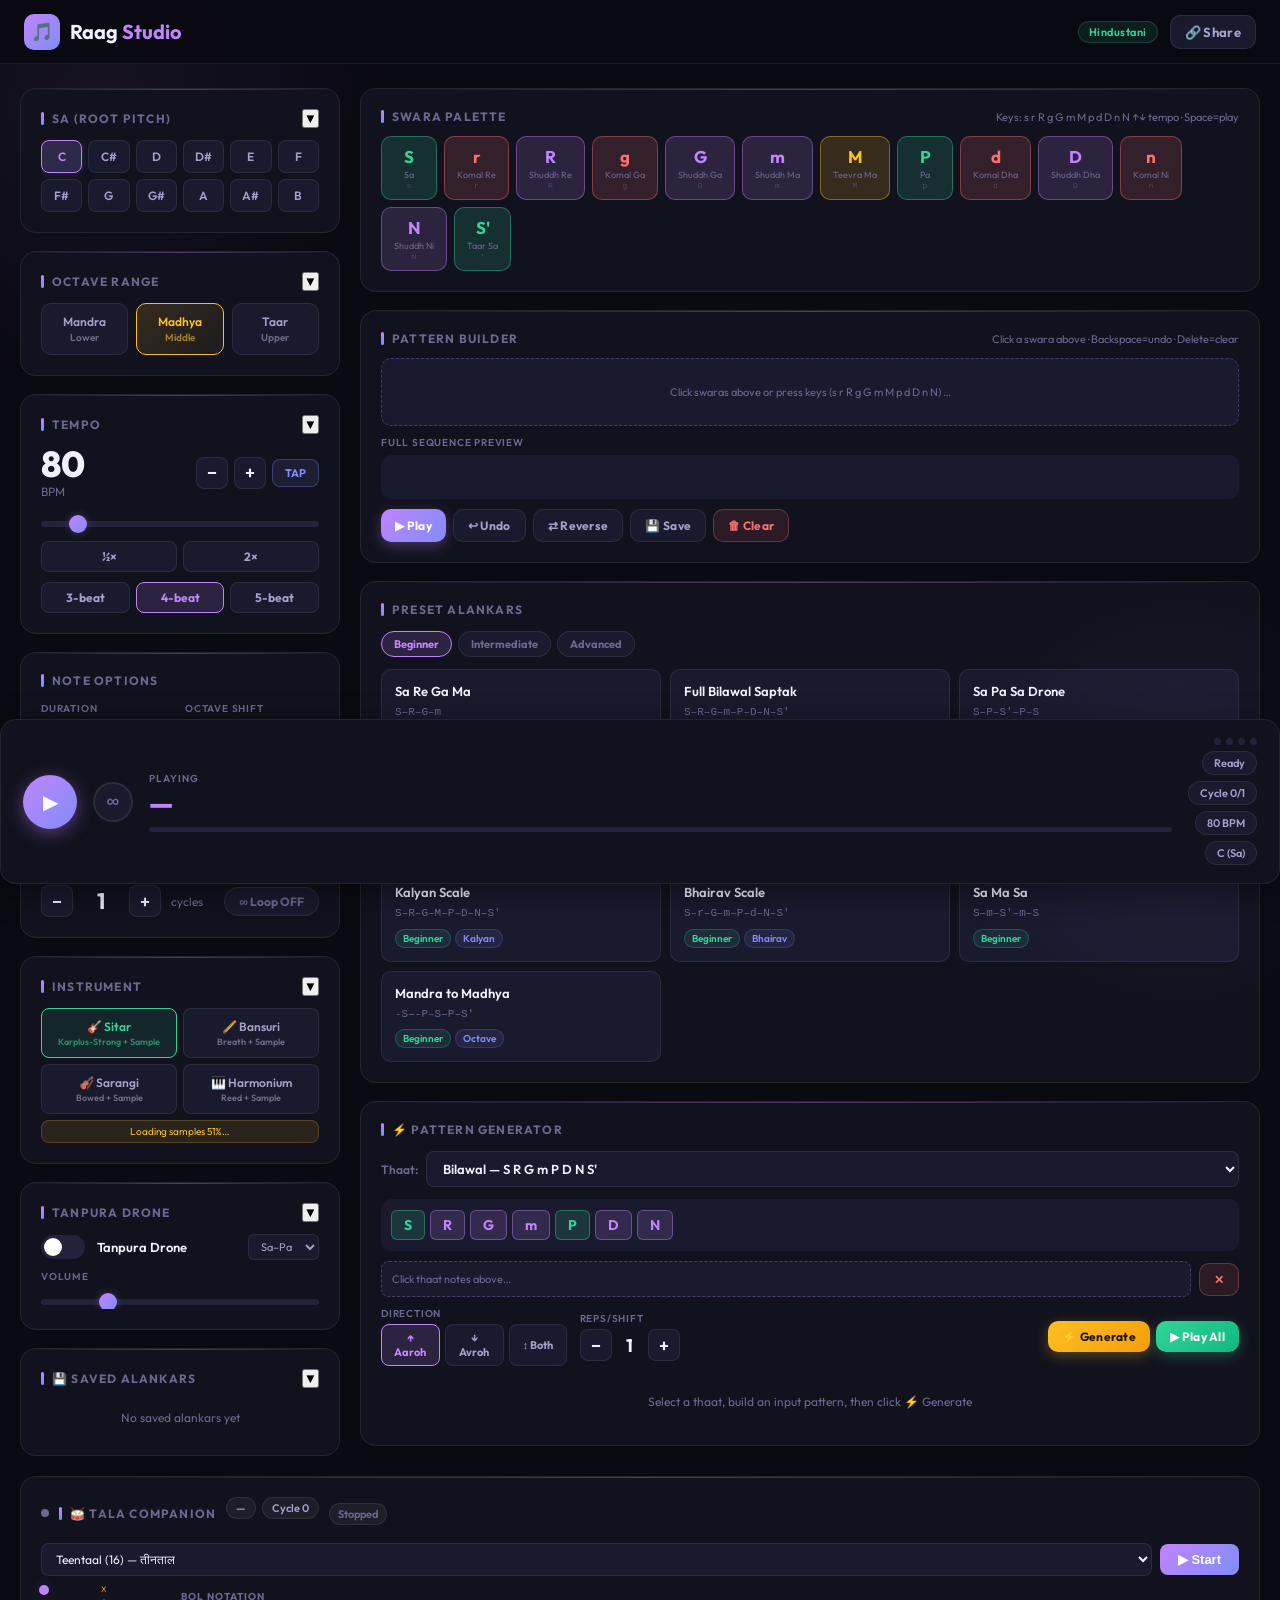
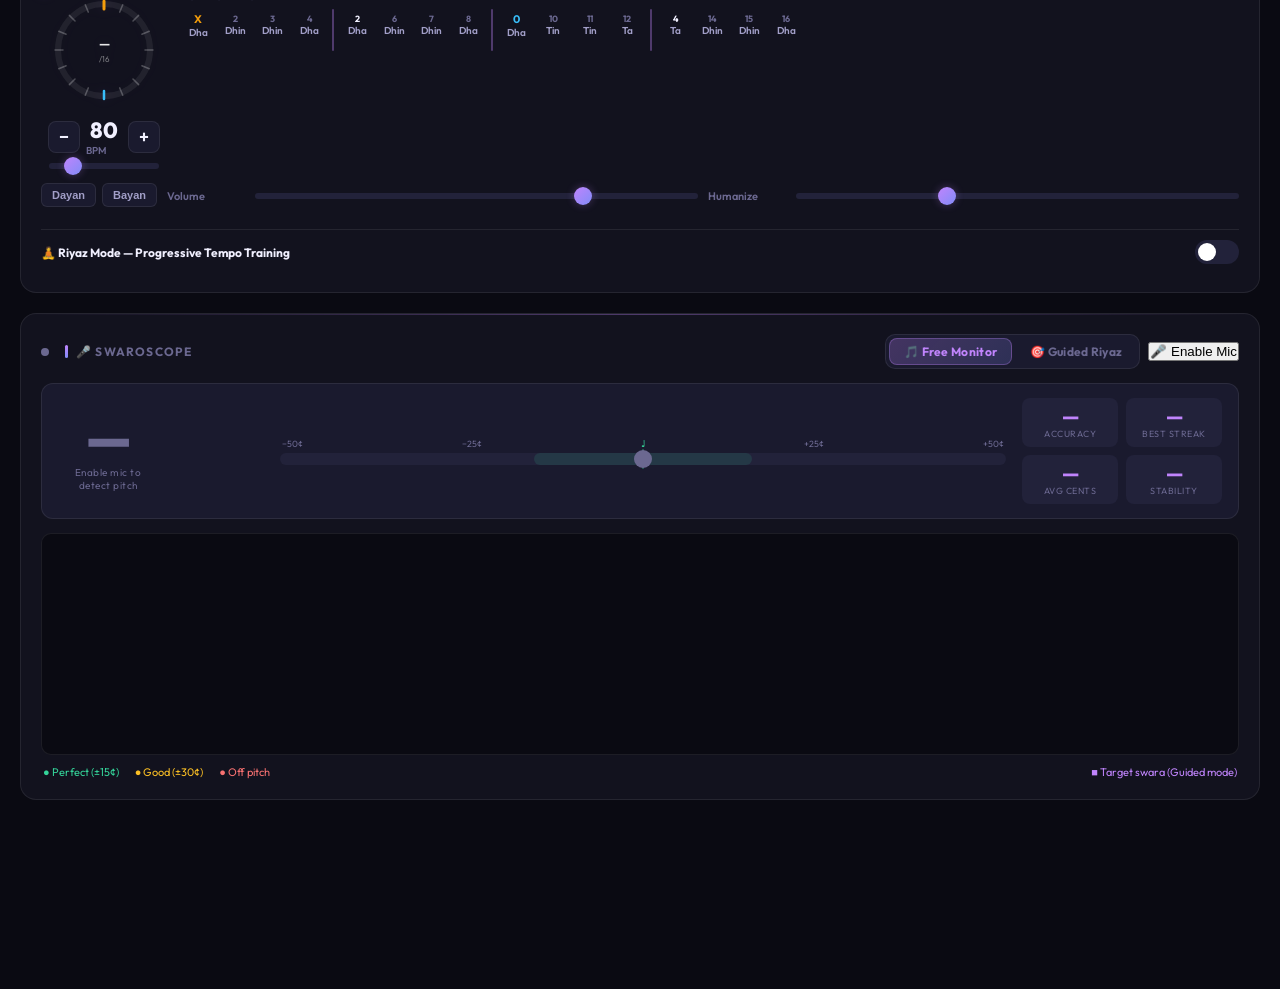
==== index.html @ 72058a7d "feat: Swaroscope — YIN pitch detection + real-time vocal visualization - PitchEngine: YIN algorithm " ====
<!DOCTYPE html>
<html lang="en">
<head>
  <meta charset="UTF-8" />
  <meta name="viewport" content="width=device-width, initial-scale=1.0, viewport-fit=cover" />
  <meta name="theme-color" content="#0a0a12" />
  <meta name="description" content="Raag Studio — An Indian classical music alankar practice tool. Practice Hindustani swaras with authentic synthesis, pattern generation, and a tanpura drone." />
  <meta name="apple-mobile-web-app-capable" content="yes" />
  <meta name="apple-mobile-web-app-status-bar-style" content="black-translucent" />
  <meta name="apple-mobile-web-app-title" content="Raag Studio" />

  <!-- Open Graph -->
  <meta property="og:title"       content="Raag Studio" />
  <meta property="og:description" content="Practice Indian classical music alankars with authentic synthesis, pattern generation, and a tanpura drone." />
  <meta property="og:type"        content="website" />

  <title>Raag Studio — Hindustani Alankar Practice</title>

  <!-- PWA Manifest -->
  <link rel="manifest" href="manifest.json" />
  <link rel="apple-touch-icon" href="icons/icon-192.svg" />

  <!-- Google Fonts -->
  <link rel="preconnect" href="https://fonts.googleapis.com" />
  <link rel="preconnect" href="https://fonts.gstatic.com" crossorigin />
  <link href="https://fonts.googleapis.com/css2?family=Outfit:wght@400;500;600;700;800&display=swap" rel="stylesheet" />

  <!-- CSS v4 -->
  <link rel="stylesheet" href="css/tokens.css?v=4" />
  <link rel="stylesheet" href="css/animations.css?v=4" />
  <link rel="stylesheet" href="css/layout.css?v=4" />
  <link rel="stylesheet" href="css/components.css?v=4" />
</head>
<body>

<!-- ── HEADER ──────────────────────────────────────────────────────────── -->
<header>
  <div class="logo">
    <div class="logo-icon" aria-hidden="true">🎵</div>
    <div class="logo-text">Raag <span>Studio</span></div>
    <div class="viz-wrap" id="vizBars" aria-hidden="true"></div>
  </div>
  <div class="header-right">
    <span class="header-badge">Hindustani</span>
    <button class="pwa-install-btn" id="pwaInstallBtn" title="Install as app">⬇ Install</button>
    <button class="btn btn-ghost" id="shareBtn" title="Share pattern (Shift+S)" style="font-size:13px">🔗 Share</button>
  </div>
</header>

<!-- ── OFFLINE BANNER ──────────────────────────────────────────────────── -->
<div class="offline-banner" role="status">⚠ You are offline — samples from cache only</div>

<!-- ── MAIN ───────────────────────────────────────────────────────────── -->
<main class="app" id="app">

  <!-- ════════════════════════════════════════════════
       LEFT PANEL
  ═════════════════════════════════════════════════ -->
  <aside class="left-panel" aria-label="Controls">

    <!-- SA Pitch -->
    <section class="card card-collapsible" id="pitchCard">
      <div class="card-header">
        <h2 class="card-title">Sa (Root Pitch)</h2>
        <button class="card-collapse-btn" aria-label="Collapse">▼</button>
      </div>
      <div class="card-body">
        <div class="pitch-grid" id="pitchGrid" role="group" aria-label="Select root pitch"></div>
      </div>
    </section>

    <!-- Octave -->
    <section class="card card-collapsible" id="octaveCard">
      <div class="card-header">
        <h2 class="card-title">Octave Range</h2>
        <button class="card-collapse-btn" aria-label="Collapse">▼</button>
      </div>
      <div class="card-body">
        <div class="octave-selector" role="group" aria-label="Select starting octave">
          <button class="oct-btn" data-oct="-1" id="octM1">Mandra<span class="oct-hi">Lower</span></button>
          <button class="oct-btn active" data-oct="0" id="oct0">Madhya<span class="oct-hi">Middle</span></button>
          <button class="oct-btn" data-oct="1" id="oct1">Taar<span class="oct-hi">Upper</span></button>
        </div>
      </div>
    </section>

    <!-- Tempo -->
    <section class="card card-collapsible" id="tempoCard">
      <div class="card-header">
        <h2 class="card-title">Tempo</h2>
        <button class="card-collapse-btn" aria-label="Collapse">▼</button>
      </div>
      <div class="card-body">
        <div class="tempo-display">
          <div>
            <div class="tempo-value" id="tempoDisplay" aria-live="polite">80</div>
            <div class="tempo-label">BPM</div>
          </div>
          <div class="tempo-btns">
            <button class="tempo-adj" data-adj="-5" aria-label="Decrease tempo by 5">−</button>
            <button class="tempo-adj" data-adj="5"  aria-label="Increase tempo by 5">+</button>
            <button class="tap-btn" id="tapBtn" title="Tap tempo (T)" aria-label="Tap tempo">TAP</button>
          </div>
        </div>
        <input type="range" id="tempoSlider" min="30" max="500" value="80" aria-label="Tempo slider" />
        <div class="speed-btns" style="margin-top:10px">
          <button class="speed-btn" data-speed="half"   title="½ speed ([ key)">½×</button>
          <button class="speed-btn" data-speed="double" title="2× speed (] key)">2×</button>
        </div>
        <div class="beat-type-row" role="group" aria-label="Beats per cycle">
          <button class="beat-type-btn"        data-beats="3">3-beat</button>
          <button class="beat-type-btn active" data-beats="4">4-beat</button>
          <button class="beat-type-btn"        data-beats="5">5-beat</button>
        </div>
      </div>
    </section>

    <!-- Note Options -->
    <section class="card" id="noteOptsCard">
      <h2 class="card-title">Note Options</h2>
      <div class="note-opts-grid">
        <div>
          <div class="opts-label">Duration</div>
          <div class="seg-btns" id="durBtns" role="group" aria-label="Note duration">
            <button class="seg-btn" data-dur="2">½</button>
            <button class="seg-btn active-dur" data-dur="1">♩</button>
            <button class="seg-btn" data-dur="0.5">♪</button>
          </div>
        </div>
        <div>
          <div class="opts-label">Octave Shift</div>
          <div class="seg-btns" id="octOffBtns" role="group" aria-label="Octave offset">
            <button class="seg-btn" data-off="-1">-</button>
            <button class="seg-btn active-oct" data-off="0">·</button>
            <button class="seg-btn" data-off="1">+</button>
          </div>
        </div>
      </div>
    </section>

    <!-- Direction & Repeats -->
    <section class="card" id="directionCard">
      <h2 class="card-title">Direction & Repeats</h2>
      <div class="direction-selector" role="group" aria-label="Playback direction">
        <button class="dir-btn active" data-dir="up"   title="Aroha — ascending">↑ Aaroh</button>
        <button class="dir-btn"        data-dir="down" title="Avaroh — descending">↓ Avroh</button>
        <button class="dir-btn"        data-dir="both" title="Both directions">↕ Both</button>
      </div>
      <div class="repeat-row">
        <button class="tempo-adj repeat-adj" data-adj="-1" aria-label="Decrease repeats">−</button>
        <div class="repeat-val" id="repeatVal">1</div>
        <button class="tempo-adj repeat-adj" data-adj="1"  aria-label="Increase repeats">+</button>
        <span style="font-size:12px;color:var(--text3)">cycles</span>
        <button class="loop-pill" id="loopPill" title="Loop (L key)">∞ Loop OFF</button>
      </div>
    </section>

    <!-- Instrument -->
    <section class="card card-collapsible" id="instrumentCard">
      <div class="card-header">
        <h2 class="card-title">Instrument</h2>
        <button class="card-collapse-btn" aria-label="Collapse">▼</button>
      </div>
      <div class="card-body">
        <div class="wave-selector" role="group" aria-label="Select instrument">
          <button class="wave-btn active" data-wave="sitar">🎸 Sitar<span class="wave-sub">Karplus-Strong + Sample</span></button>
          <button class="wave-btn"        data-wave="flute">🪈 Bansuri<span class="wave-sub">Breath + Sample</span></button>
          <button class="wave-btn"        data-wave="sarangi">🎻 Sarangi<span class="wave-sub">Bowed + Sample</span></button>
          <button class="wave-btn"        data-wave="harmonium">🎹 Harmonium<span class="wave-sub">Reed + Sample</span></button>
        </div>
        <div class="sample-status" id="sampleStatus">Click to load samples</div>
      </div>
    </section>

    <!-- Tanpura -->
    <section class="card card-collapsible" id="tanpuraCard">
      <div class="card-header">
        <h2 class="card-title">Tanpura Drone</h2>
        <button class="card-collapse-btn" aria-label="Collapse">▼</button>
      </div>
      <div class="card-body">
        <div class="tanpura-row">
          <label class="tanpura-toggle" aria-label="Toggle tanpura drone">
            <input type="checkbox" id="tanpuraToggle" />
            <span class="t-slider"></span>
          </label>
          <span style="font-size:13px;font-weight:600">Tanpura Drone</span>
          <select id="tanpuraTuning" aria-label="Tanpura tuning" style="margin-left:auto">
            <option value="sa-pa">Sa–Pa</option>
            <option value="sa-ma">Sa–Ma</option>
            <option value="sa-ni">Sa–Ni</option>
          </select>
        </div>
        <div style="margin-top:8px">
          <div class="opts-label">Volume</div>
          <input type="range" id="tanpuraVol" min="10" max="100" value="30" aria-label="Tanpura volume" />
        </div>
      </div>
    </section>

    <!-- Saved Alankars -->
    <section class="card card-collapsible" id="savedCard">
      <div class="card-header">
        <h2 class="card-title">💾 Saved Alankars</h2>
        <button class="card-collapse-btn" aria-label="Collapse">▼</button>
      </div>
      <div class="card-body">
        <div class="saved-list" id="savedList"></div>
      </div>
    </section>

  </aside><!-- /left-panel -->

  <!-- ════════════════════════════════════════════════
       RIGHT PANEL
  ═════════════════════════════════════════════════ -->
  <div class="right-panel">

    <!-- SWARA PALETTE -->
    <section class="card" id="paletteCard" aria-label="Swara palette">
      <div class="card-header">
        <h2 class="card-title">Swara Palette</h2>
        <span style="font-size:11px;color:var(--text3)" id="keyboardHint">Keys: s r R g G m M p d D n N ↑↓ tempo ·  Space=play</span>
      </div>
      <div class="swara-palette" id="swaraPalette" role="group" aria-label="Select a swara to add to your pattern"></div>
    </section>

    <!-- PATTERN BUILDER -->
    <section class="card" id="patternCard">
      <div class="card-header">
        <h2 class="card-title">Pattern Builder</h2>
        <span style="font-size:11px;color:var(--text3)">Click a swara above · Backspace=undo · Delete=clear</span>
      </div>
      <!-- Pattern track -->
      <div class="pattern-track empty" id="patternTrack" aria-label="Your pattern" role="list"></div>
      <!-- Flow preview -->
      <div style="margin-top:10px">
        <div class="opts-label" style="margin-bottom:6px">Full sequence preview</div>
        <div class="flow-notes" id="flowNotes" aria-label="Full playback sequence" aria-live="polite"></div>
      </div>
      <!-- Actions -->
      <div class="pattern-actions">
        <button class="btn btn-primary" id="buildPlayBtn">▶ Play</button>
        <button class="btn btn-ghost"   id="undoBtn"   title="Undo last (Backspace)">↩ Undo</button>
        <button class="btn btn-ghost"   id="reverseBtn" title="Reverse pattern">⇄ Reverse</button>
        <button class="btn btn-ghost"   id="saveBtn"    title="Save alankar">💾 Save</button>
        <button class="btn btn-danger"  id="clearBtn"   title="Clear pattern (Delete)">🗑 Clear</button>
      </div>
    </section>

    <!-- PRESETS -->
    <section class="card" id="presetsCard">
      <h2 class="card-title">Preset Alankars</h2>
      <div class="presets-filter" id="presetsFilter" role="group" aria-label="Filter presets by difficulty"></div>
      <div class="presets-grid" id="presetsGrid" aria-label="Preset alankar library"></div>
    </section>

    <!-- PATTERN GENERATOR -->
    <section class="card" id="generatorCard">
      <h2 class="card-title">⚡ Pattern Generator</h2>

      <!-- Thaat select -->
      <div class="thaat-select-row">
        <label for="thaatSelect" style="font-size:12px;color:var(--text3);font-weight:600">Thaat:</label>
        <select class="thaat-select" id="thaatSelect" aria-label="Select thaat"></select>
      </div>

      <!-- Thaat scale strip -->
      <div class="thaat-notes-strip" id="thaatNotesStrip" aria-label="Thaat notes — click to build input pattern"></div>

      <!-- Generator input -->
      <div class="gen-input-row">
        <div class="gen-input-track empty" id="genInputTrack" aria-label="Input pattern for generator"></div>
        <button class="btn btn-danger" id="clearGenBtn" title="Clear input">✕</button>
      </div>

      <!-- Options -->
      <div style="display:flex;gap:12px;flex-wrap:wrap;align-items:center;margin-bottom:10px">
        <!-- Direction -->
        <div>
          <div class="opts-label" style="margin-bottom:4px">Direction</div>
          <div style="display:flex;gap:5px">
            <button class="beat-type-btn active" data-gdir="aaroh"  style="padding:6px 10px;font-size:11px">↑ Aaroh</button>
            <button class="beat-type-btn"        data-gdir="avroh"  style="padding:6px 10px;font-size:11px">↓ Avroh</button>
            <button class="beat-type-btn"        data-gdir="both"   style="padding:6px 10px;font-size:11px">↕ Both</button>
          </div>
        </div>
        <!-- Reps per shift -->
        <div>
          <div class="opts-label" style="margin-bottom:4px">Reps/Shift</div>
          <div style="display:flex;align-items:center;gap:6px">
            <button class="tempo-adj gen-rep-adj" data-adj="-1" aria-label="Fewer reps">−</button>
            <span id="genRepsVal" style="font-size:18px;font-weight:700;width:24px;text-align:center">1</span>
            <button class="tempo-adj gen-rep-adj" data-adj="1"  aria-label="More reps">+</button>
          </div>
        </div>
        <!-- Generate + Play All -->
        <div style="display:flex;gap:6px;margin-left:auto;align-items:flex-end">
          <button class="btn btn-gold"    id="generateBtn">⚡ Generate</button>
          <button class="btn btn-success" id="playAllBtn">▶ Play All</button>
        </div>
      </div>

      <!-- Playback strip -->
      <div class="opts-label hidden" id="genPlaybackLabel"></div>
      <div class="gen-playback-strip hidden" id="genPlaybackStrip" aria-live="polite"></div>

      <!-- Results -->
      <div class="gen-results" id="genResults" aria-label="Generated patterns">
        <div style="font-size:12px;color:var(--text3);text-align:center;padding:16px">
          Select a thaat, build an input pattern, then click ⚡ Generate
        </div>
      </div>
      </section>

  </div><!-- /right-panel (generator end) -->

  <!-- ══════════════════════════════════════════════
       TALA COMPANION — Full-width panel below grid
  ═══════════════════════════════════════════════ -->
  <section class="card" id="talaCard" style="grid-column:1/-1;margin-top:0" aria-label="Tala Companion">

    <!-- Header -->
    <div class="tala-header-row">
      <div class="tala-active-dot" id="talaActiveDot"></div>
      <h2 class="card-title" style="margin:0">🥁 Tala Companion</h2>
      <div class="tala-pills">
        <span class="tala-pill" id="talaCurrentBeat">—</span>
        <span class="tala-pill" id="talaCurrentCycle">Cycle 0</span>
      </div>
      <span class="tala-status" id="talaStatus">Stopped</span>
    </div>

    <!-- Tala select + start -->
    <div class="tala-select-wrap">
      <select id="talaSelect" aria-label="Select tala"></select>
      <button id="talaStartBtn" aria-label="Start or stop tabla">▶ Start</button>
    </div>

    <!-- Ring + Bol strip -->
    <div class="tala-main-row">

      <!-- Avarta ring -->
      <div class="avarta-ring-wrap">
        <svg id="avartaRing" viewBox="0 0 120 120" aria-hidden="true"></svg>
        <div class="tala-bpm-group">
          <button class="tempo-adj" data-talabpm="-5" aria-label="Decrease tabla tempo">−</button>
          <div>
            <div class="tala-bpm-val" id="talaBPMDisplay">80</div>
            <div class="tala-bpm-label">BPM</div>
          </div>
          <button class="tempo-adj" data-talabpm="5" aria-label="Increase tabla tempo">+</button>
        </div>
        <input type="range" id="talaBPMSlider" min="20" max="400" value="80"
               aria-label="Tabla tempo slider" style="width:110px" />
      </div>

      <!-- Bol strip -->
      <div class="bol-strip-wrap">
        <div class="bol-strip-label">Bol Notation</div>
        <div id="bolStrip" role="list" aria-label="Tala bol sequence" aria-live="polite"></div>
      </div>

    </div><!-- /tala-main-row -->

    <!-- Controls row -->
    <div class="tala-controls-row">
      <div class="mute-btns">
        <button class="mute-btn" id="muteDayanBtn" title="Mute dayan (right drum)">Dayan</button>
        <button class="mute-btn" id="muteBayanBtn" title="Mute bayan (left drum)">Bayan</button>
      </div>
      <div class="tala-slider-row" style="flex:1">
        <label for="talaVol">Volume</label>
        <input type="range" id="talaVol" min="0" max="100" value="75" aria-label="Tabla volume" />
      </div>
      <div class="tala-slider-row" style="flex:1">
        <label for="humanizeSlider">Humanize</label>
        <input type="range" id="humanizeSlider" min="0" max="30" value="10" aria-label="Timing humanization" />
      </div>
    </div>

    <!-- Riyaz Mode -->
    <div class="riyaz-toggle-row">
      <span class="riyaz-label">🧘 Riyaz Mode — Progressive Tempo Training</span>
      <label class="tanpura-toggle" aria-label="Toggle Riyaz mode">
        <input type="checkbox" id="riyazToggle" />
        <span class="t-slider"></span>
      </label>
    </div>
    <div id="riyazPanel">
      <div class="riyaz-grid">
        <div class="riyaz-field">
          <label for="riyazStartBPM">Start BPM</label>
          <input type="number" id="riyazStartBPM" value="60" min="20" max="400" />
        </div>
        <div class="riyaz-field">
          <label for="riyazTargetBPM">Target BPM</label>
          <input type="number" id="riyazTargetBPM" value="140" min="20" max="500" />
        </div>
        <div class="riyaz-field">
          <label for="riyazStepBPM">Step BPM</label>
          <input type="number" id="riyazStepBPM" value="5" min="1" max="50" />
        </div>
        <div class="riyaz-field">
          <label for="riyazIntervalSec">Interval (sec)</label>
          <input type="number" id="riyazIntervalSec" value="30" min="5" max="600" />
        </div>
      </div>
      <div class="riyaz-progress-row">
        <div class="riyaz-progress-bar-bg">
          <div id="riyazProgress"></div>
        </div>
        <span id="riyazCurrentBPM">60 BPM</span>
      </div>
      <button id="riyazStartRiyazBtn">⚡ Start Riyaz</button>
    </div>

  </section><!-- /talaCard -->

  <!-- ══════════════════════════════════════════════════════════════
       SWAROSCOPE — Real-Time Vocal Pitch Monitor
  ══════════════════════════════════════════════════════════════ -->
  <section class="card" id="swaroscopeCard" style="grid-column:1/-1;margin-top:0" aria-label="Swaroscope">

    <!-- Header -->
    <div class="tala-header-row" style="margin-bottom:14px">
      <div class="tala-active-dot" id="scopeActiveDot"></div>
      <h2 class="card-title" style="margin:0">🎤 Swaroscope</h2>
      <div style="display:flex;align-items:center;gap:8px;margin-left:auto;flex-wrap:wrap">
        <!-- Mode toggle -->
        <div class="scope-mode-row" id="scopeModeRow">
          <button class="scope-mode-btn active" id="scopeMonitorBtn" data-mode="monitor">🎵 Free Monitor</button>
          <button class="scope-mode-btn" id="scopeGuidedBtn" data-mode="guided">🎯 Guided Riyaz</button>
        </div>
        <!-- Mic toggle -->
        <button class="tala-start-btn" id="scopeStartBtn" aria-label="Enable microphone">🎤 Enable Mic</button>
      </div>
    </div>

    <!-- Large tuner display -->
    <div class="scope-tuner-row">
      <div class="scope-swara-block">
        <div class="scope-swara-name" id="pitchSwaraName">—</div>
        <div class="scope-swara-full" id="pitchSwaraFull">Enable mic to detect pitch</div>
      </div>
      <div class="scope-freq-block">
        <div class="scope-freq" id="pitchFreq"></div>
        <div class="scope-cents" id="pitchOctave"></div>
      </div>
      <!-- Tuner needle track -->
      <div class="scope-needle-wrap">
        <div class="scope-needle-track" id="tunerTrack">
          <div class="scope-needle-labels">
            <span>−50¢</span><span>−25¢</span><span style="color:var(--accent3);font-weight:700">♩</span><span>+25¢</span><span>+50¢</span>
          </div>
          <div class="scope-needle-bar">
            <div class="scope-needle" id="tunerNeedle"></div>
            <div class="scope-needle-center"></div>
          </div>
        </div>
      </div>
      <!-- Session stats -->
      <div class="scope-stats-block" id="scopeStatsBlock">
        <div class="scope-stat"><span class="scope-stat-val" id="statAccuracy">—</span><span class="scope-stat-lbl">Accuracy</span></div>
        <div class="scope-stat"><span class="scope-stat-val" id="statStreak">—</span><span class="scope-stat-lbl">Best Streak</span></div>
        <div class="scope-stat"><span class="scope-stat-val" id="statAvgCents">—</span><span class="scope-stat-lbl">Avg Cents</span></div>
        <div class="scope-stat"><span class="scope-stat-val" id="statStability">—</span><span class="scope-stat-lbl">Stability</span></div>
      </div>
    </div>

    <!-- Swaroscope canvas -->
    <div class="scope-canvas-wrap">
      <canvas id="swaroscopeCanvas" class="scope-canvas" aria-label="Pitch visualization"></canvas>
    </div>

    <!-- Legend -->
    <div class="scope-legend">
      <span class="scope-legend-item" style="color:#34d399">● Perfect (±15¢)</span>
      <span class="scope-legend-item" style="color:#fbbf24">● Good (±30¢)</span>
      <span class="scope-legend-item" style="color:#f87171">● Off pitch</span>
      <span class="scope-legend-item" style="color:#c084fc;margin-left:auto">■ Target swara (Guided mode)</span>
    </div>

    <!-- Mic permission error -->
    <div class="scope-error" id="scopeError" style="display:none">
      ⚠ Microphone access denied. Please allow mic permission in your browser settings and reload.
    </div>

  </section><!-- /swaroscopeCard -->

</main><!-- /app -->

<!-- ── PLAYBACK BAR ────────────────────────────────────────────────────── -->
<div class="playback-bar" role="status" aria-label="Playback controls">
  <button class="play-btn" id="playBtn" title="Play / Stop (Space)" aria-label="Play or stop">▶</button>
  <button class="loop-btn" id="loopBtn" title="Loop (L)" aria-label="Toggle loop">∞</button>
  <div class="playback-info">
    <div class="now-label">PLAYING</div>
    <div class="now-note" id="nowNote" aria-live="polite">—</div>
    <div class="progress-wrap" role="progressbar" aria-valuenow="0" aria-valuemin="0" aria-valuemax="100" aria-label="Playback progress">
      <div class="progress-bar" id="progressBar"></div>
    </div>
  </div>
  <div class="playback-stats">
    <div class="beat-dots" id="beatDots" aria-hidden="true"></div>
    <div class="stat-pill" id="statPill">Ready</div>
    <div class="stat-pill" id="cyclePill">Cycle 0/1</div>
    <div class="stat-pill" id="tempoPill">80 BPM</div>
    <div class="stat-pill" id="pitchPill">C (Sa)</div>
  </div>
</div>

<!-- ── SAVE MODAL ─────────────────────────────────────────────────────── -->
<div class="modal-overlay" id="saveModal" role="dialog" aria-modal="true" aria-labelledby="saveModalTitle">
  <div class="modal">
    <h3 id="saveModalTitle">Save Alankar</h3>
    <input type="text" id="saveNameInput" placeholder="Name your alankar…" maxlength="60" autocomplete="off" />
    <div class="modal-actions">
      <button class="btn btn-ghost"   id="cancelSaveBtn">Cancel</button>
      <button class="btn btn-primary" id="confirmSaveBtn">Save</button>
    </div>
  </div>
</div>

<!-- ── TOAST ──────────────────────────────────────────────────────────── -->
<div class="toast" id="toast" role="alert" aria-live="assertive"></div>

<!-- ── JS ENTRY POINT ─────────────────────────────────────────────────── -->
<script type="module" src="js/main.js?v=3"></script>

<!-- Collapsible cards (lightweight inline script — no module needed) -->
<script>
  document.querySelectorAll('.card-collapse-btn').forEach(btn => {
    btn.addEventListener('click', () => {
      btn.closest('.card-collapsible')?.classList.toggle('collapsed');
    });
  });
</script>

</body>
</html>
---- css/tokens.css ----
/* ═══════════════════════════════════════════════════
   RAAG STUDIO — Design Tokens
   All CSS custom properties live here.
═══════════════════════════════════════════════════ */
:root {
  /* Backgrounds */
  --bg:       #0a0a12;
  --surface:  #12121e;
  --surface2: #1a1a2e;
  --surface3: #22223a;

  /* Borders */
  --border:   rgba(255, 255, 255, 0.08);

  /* Accent palette */
  --accent:   #c084fc;
  --accent2:  #818cf8;
  --accent3:  #34d399;
  --gold:     #fbbf24;
  --danger:   #f87171;
  --glow:     rgba(192, 132, 252, 0.3);

  /* Typography */
  --text:     #f1f0ff;
  --text2:    #a29fc8;
  --text3:    #6b6890;

  /* Shape */
  --radius:    16px;
  --radius-sm: 10px;

  /* Swara type colours (used by JS via CSS variables) */
  --col-komal-bg:   rgba(248, 113, 113, 0.15);
  --col-komal-fg:   #f87171;
  --col-komal-bd:   rgba(248, 113, 113, 0.4);

  --col-teevra-bg:  rgba(251, 191, 36, 0.15);
  --col-teevra-fg:  #fbbf24;
  --col-teevra-bd:  rgba(251, 191, 36, 0.4);

  --col-shuddh-bg:  rgba(192, 132, 252, 0.15);
  --col-shuddh-fg:  #c084fc;
  --col-shuddh-bd:  rgba(192, 132, 252, 0.4);

  --col-pa-sa-bg:   rgba(52, 211, 153, 0.15);
  --col-pa-sa-fg:   #34d399;
  --col-pa-sa-bd:   rgba(52, 211, 153, 0.4);
}
---- css/animations.css ----
/* ═══════════════════════════════════════════════════
   RAAG STUDIO — Animations
═══════════════════════════════════════════════════ */

@keyframes amb {
  0%, 100% { transform: translateY(0) scale(1); }
  50%       { transform: translateY(30px) scale(1.05); }
}

@keyframes notePulse {
  0%   { transform: scale(1); }
  50%  { transform: scale(1.18); }
  100% { transform: scale(1); }
}

@keyframes fadeSlideIn {
  from { opacity: 0; transform: translateY(8px); }
  to   { opacity: 1; transform: translateY(0); }
}

@keyframes shimmer {
  0%   { background-position: -200% center; }
  100% { background-position: 200% center; }
}
---- css/layout.css ----
/* ═══════════════════════════════════════════════════
   RAAG STUDIO — Layout
═══════════════════════════════════════════════════ */

*, *::before, *::after { box-sizing: border-box; margin: 0; padding: 0; }

html { scroll-behavior: smooth; }

body {
  font-family: 'Outfit', sans-serif;
  background: var(--bg);
  color: var(--text);
  min-height: 100vh;
  overflow-x: hidden;
}

/* Ambient background orbs */
body::before {
  content: ''; position: fixed; top: -200px; left: -200px;
  width: 600px; height: 600px;
  background: radial-gradient(circle, rgba(192,132,252,0.07) 0%, transparent 70%);
  pointer-events: none;
  animation: amb 8s ease-in-out infinite;
}
body::after {
  content: ''; position: fixed; bottom: -150px; right: -150px;
  width: 500px; height: 500px;
  background: radial-gradient(circle, rgba(129,140,248,0.05) 0%, transparent 70%);
  pointer-events: none;
  animation: amb 10s ease-in-out infinite reverse;
}

/* ── HEADER ─────────────────────────────────────── */
header {
  position: sticky; top: 0; z-index: 100;
  background: rgba(10,10,18,0.88);
  backdrop-filter: blur(20px);
  border-bottom: 1px solid var(--border);
  padding: 0 24px;
  display: flex; align-items: center; justify-content: space-between;
  height: 64px;
}

.logo { display: flex; align-items: center; gap: 10px; }
.logo-icon {
  width: 36px; height: 36px;
  background: linear-gradient(135deg, var(--accent), var(--accent2));
  border-radius: 10px;
  display: flex; align-items: center; justify-content: center;
  font-size: 18px;
}
.logo-text { font-size: 20px; font-weight: 700; }
.logo-text span { color: var(--accent); }

.header-right { display: flex; align-items: center; gap: 12px; }
.header-badge {
  font-size: 11px; font-weight: 600; color: var(--accent3);
  background: rgba(52,211,153,0.1);
  border: 1px solid rgba(52,211,153,0.2);
  padding: 3px 10px; border-radius: 20px;
  letter-spacing: 0.5px;
}
.pwa-install-btn {
  font-size: 11px; font-weight: 600; color: var(--accent2);
  background: rgba(129,140,248,0.1);
  border: 1px solid rgba(129,140,248,0.25);
  padding: 4px 12px; border-radius: 20px;
  cursor: pointer; transition: all 0.2s;
  display: none; /* shown via JS when installable */
}
.pwa-install-btn:hover { background: rgba(129,140,248,0.2); }
.pwa-install-btn.visible { display: block; }

/* ── MAIN GRID ───────────────────────────────────── */
.app {
  max-width: 1440px; margin: 0 auto;
  padding: 24px 20px;
  display: grid;
  grid-template-columns: 320px 1fr;
  gap: 20px;
}

/* ── PANELS ──────────────────────────────────────── */
.left-panel  { display: flex; flex-direction: column; gap: 18px; }
.right-panel { display: flex; flex-direction: column; gap: 18px; }

/* ── VIZ ─────────────────────────────────────────── */
.viz-wrap { display: flex; align-items: flex-end; gap: 2px; height: 30px; padding: 0 4px; }
.viz-bar {
  flex: 1;
  background: rgba(192,132,252,0.25);
  border-radius: 2px 2px 0 0;
  transition: height 0.05s, background 0.05s;
  min-height: 2px;
}

/* ── PLAYBACK BAR ────────────────────────────────── */
.playback-bar {
  background: var(--surface);
  border: 1px solid var(--border);
  border-radius: var(--radius);
  padding: 18px 22px;
  display: flex; align-items: center; gap: 16px;
  position: sticky; bottom: 16px;
  backdrop-filter: blur(20px);
  box-shadow: 0 8px 32px rgba(0,0,0,0.45);
  z-index: 50;
}
.playback-info { flex: 1; min-width: 0; }
.playback-stats { display: flex; flex-direction: column; gap: 6px; align-items: flex-end; }

/* ── SCROLLBAR ───────────────────────────────────── */
::-webkit-scrollbar { width: 5px; }
::-webkit-scrollbar-track { background: transparent; }
::-webkit-scrollbar-thumb { background: var(--surface3); border-radius: 3px; }

/* ══════════════════════════════════════════════════
   RESPONSIVE — Tablet (≤ 900px)
══════════════════════════════════════════════════ */
@media (max-width: 900px) {
  .app { grid-template-columns: 1fr; }
  .left-panel { order: 2; }
  .right-panel { order: 1; }
}

/* ══════════════════════════════════════════════════
   RESPONSIVE — Mobile (≤ 600px)
══════════════════════════════════════════════════ */
@media (max-width: 600px) {
  header { padding: 0 16px; height: 56px; }
  .logo-text { font-size: 17px; }
  .header-badge { display: none; }

  .app { padding: 14px 12px; gap: 14px; }

  .playback-bar {
    position: fixed; bottom: 0; left: 0; right: 0;
    border-radius: 0;
    border-left: none; border-right: none; border-bottom: none;
    padding: 12px 16px;
    gap: 12px;
  }
  /* Add bottom padding so content isn't hidden behind fixed bar */
  .right-panel { padding-bottom: 96px; }
  .left-panel  { padding-bottom: 12px; }

  .play-btn { width: 46px; height: 46px; font-size: 17px; }
  .now-note  { font-size: 22px; }
}

/* ══════════════════════════════════════════════════
   RESPONSIVE — Small mobile (≤ 420px)
══════════════════════════════════════════════════ */
@media (max-width: 420px) {
  .playback-stats { display: none; }
  .playback-bar { gap: 10px; }
}
---- css/components.css ----
/* ═══════════════════════════════════════════════════
   RAAG STUDIO — Components
═══════════════════════════════════════════════════ */

/* ── CARD ────────────────────────────────────────── */
.card {
  background: var(--surface);
  border: 1px solid var(--border);
  border-radius: var(--radius);
  padding: 20px;
  position: relative; overflow: hidden;
  animation: fadeSlideIn 0.3s ease both;
}
.card::before {
  content: ''; position: absolute; top: 0; left: 0; right: 0; height: 1px;
  background: linear-gradient(90deg, transparent, rgba(192,132,252,0.35), transparent);
}
.card-title {
  font-size: 12px; font-weight: 700; color: var(--text3);
  letter-spacing: 1.2px; text-transform: uppercase;
  margin-bottom: 14px;
  display: flex; align-items: center; gap: 8px;
}
.card-title::before {
  content: ''; width: 3px; height: 13px;
  background: linear-gradient(180deg, var(--accent), var(--accent2));
  border-radius: 2px;
}
.card-header {
  display: flex; align-items: center; justify-content: space-between;
  margin-bottom: 12px;
}
.card-header .card-title { margin-bottom: 0; }

/* Collapsible cards on mobile */
.card-collapsible > .card-body { overflow: hidden; }
@media (max-width: 600px) {
  .card-collapse-btn {
    background: none; border: none; color: var(--text3); cursor: pointer;
    font-size: 14px; padding: 2px 6px; border-radius: 4px; transition: all 0.15s;
  }
  .card-collapse-btn:hover { color: var(--text); }
  .card-collapsible.collapsed > .card-body { display: none; }
  .card-collapsible.collapsed > .card-header .card-collapse-btn { transform: rotate(-90deg); }
}

/* ── BUTTONS (base) ──────────────────────────────── */
.btn {
  padding: 8px 14px; border-radius: var(--radius-sm);
  font-size: 12px; font-weight: 700; cursor: pointer;
  transition: all 0.2s; border: none;
  display: inline-flex; align-items: center; gap: 5px;
  letter-spacing: 0.3px; font-family: inherit;
  white-space: nowrap;
}
.btn:active { transform: scale(0.97); }

.btn-ghost  { background: var(--surface2); border: 1px solid var(--border); color: var(--text2); }
.btn-ghost:hover  { background: var(--surface3); color: var(--text); }

.btn-danger { background: rgba(248,113,113,0.1); border: 1px solid rgba(248,113,113,0.3); color: var(--danger); }
.btn-danger:hover { background: rgba(248,113,113,0.2); }

.btn-primary { background: linear-gradient(135deg, var(--accent), var(--accent2)); color: #fff; box-shadow: 0 4px 14px rgba(192,132,252,0.3); }
.btn-primary:hover { transform: translateY(-1px); box-shadow: 0 6px 18px rgba(192,132,252,0.4); }

.btn-success { background: linear-gradient(135deg, #34d399, #10b981); color: #fff; box-shadow: 0 4px 14px rgba(52,211,153,0.3); }
.btn-success:hover { transform: translateY(-1px); }

.btn-gold { background: linear-gradient(135deg, #fbbf24, #f59e0b); color: #1a1000; box-shadow: 0 4px 14px rgba(251,191,36,0.3); }
.btn-gold:hover { transform: translateY(-1px); }

/* ── PITCH GRID ──────────────────────────────────── */
.pitch-grid { display: grid; grid-template-columns: repeat(6, 1fr); gap: 6px; }
.pitch-btn {
  padding: 8px 4px; background: var(--surface2);
  border: 1px solid var(--border); border-radius: 8px;
  color: var(--text2); font-size: 12px; font-weight: 600;
  cursor: pointer; transition: all 0.2s; text-align: center;
  font-family: inherit;
}
.pitch-btn:hover  { background: var(--surface3); color: var(--text); border-color: rgba(192,132,252,0.3); }
.pitch-btn.active { background: linear-gradient(135deg,rgba(192,132,252,0.2),rgba(129,140,248,0.2)); border-color: var(--accent); color: var(--accent); box-shadow: 0 0 10px rgba(192,132,252,0.2); }

/* ── OCTAVE SELECTOR ─────────────────────────────── */
.octave-selector { display: grid; grid-template-columns: repeat(3, 1fr); gap: 8px; }
.oct-btn {
  padding: 10px; background: var(--surface2);
  border: 1px solid var(--border); border-radius: var(--radius-sm);
  color: var(--text2); font-size: 12px; font-weight: 600;
  cursor: pointer; transition: all 0.2s; text-align: center;
  font-family: inherit;
}
.oct-btn .oct-hi { font-size: 10px; opacity: 0.6; display: block; margin-top: 2px; }
.oct-btn:hover  { background: var(--surface3); color: var(--text); }
.oct-btn.active { background: linear-gradient(135deg,rgba(251,191,36,0.15),rgba(251,191,36,0.05)); border-color: var(--gold); color: var(--gold); }

/* ── TEMPO ───────────────────────────────────────── */
.tempo-display { display: flex; align-items: center; justify-content: space-between; margin-bottom: 12px; }
.tempo-value   { font-size: 36px; font-weight: 800; line-height: 1; }
.tempo-label   { font-size: 12px; color: var(--text3); margin-top: 2px; }
.tempo-btns    { display: flex; gap: 6px; align-items: center; }
.tempo-adj {
  width: 32px; height: 32px; background: var(--surface2);
  border: 1px solid var(--border); border-radius: 8px;
  color: var(--text); font-size: 18px; cursor: pointer;
  display: flex; align-items: center; justify-content: center;
  transition: all 0.15s; font-weight: 600; font-family: inherit;
}
.tempo-adj:hover { background: var(--surface3); border-color: rgba(192,132,252,0.4); }

.tap-btn {
  padding: 6px 12px; background: rgba(129,140,248,0.1);
  border: 1px solid rgba(129,140,248,0.3); border-radius: 8px;
  color: var(--accent2); font-size: 11px; font-weight: 700;
  cursor: pointer; transition: all 0.15s; font-family: inherit;
}
.tap-btn:hover  { background: rgba(129,140,248,0.2); }
.tap-btn:active { transform: scale(0.93); }

input[type="range"] {
  -webkit-appearance: none; width: 100%; height: 6px;
  background: var(--surface3); border-radius: 3px; outline: none; cursor: pointer;
}
input[type="range"]::-webkit-slider-thumb {
  -webkit-appearance: none; width: 18px; height: 18px;
  background: linear-gradient(135deg, var(--accent), var(--accent2));
  border-radius: 50%; box-shadow: 0 0 8px var(--glow); cursor: pointer;
  transition: transform 0.15s;
}
input[type="range"]::-webkit-slider-thumb:hover { transform: scale(1.2); }
input[type="range"]::-moz-range-thumb {
  width: 18px; height: 18px; border: none;
  background: linear-gradient(135deg, var(--accent), var(--accent2));
  border-radius: 50%; box-shadow: 0 0 8px var(--glow); cursor: pointer;
}

.speed-btns { display: flex; gap: 6px; margin-top: 10px; }
.speed-btn {
  flex: 1; padding: 7px; background: var(--surface2);
  border: 1px solid var(--border); border-radius: 8px;
  color: var(--text2); font-size: 12px; font-weight: 700;
  cursor: pointer; transition: all 0.2s; text-align: center;
  font-family: inherit;
}
.speed-btn:hover { background: var(--surface3); color: var(--text); border-color: rgba(192,132,252,0.4); }

/* ── BEAT TYPE ───────────────────────────────────── */
.beat-type-row { display: flex; gap: 6px; margin-top: 10px; }
.beat-type-btn {
  flex: 1; padding: 7px; background: var(--surface2);
  border: 1px solid var(--border); border-radius: 8px;
  color: var(--text2); font-size: 12px; font-weight: 700;
  cursor: pointer; transition: all 0.2s; text-align: center;
  font-family: inherit;
}
.beat-type-btn:hover  { background: var(--surface3); color: var(--text); }
.beat-type-btn.active { background: rgba(192,132,252,0.15); border-color: var(--accent); color: var(--accent); }

/* ── NOTE OPTIONS ────────────────────────────────── */
.note-opts-grid { display: grid; grid-template-columns: 1fr 1fr; gap: 10px; }
.opts-label { font-size: 10px; color: var(--text3); font-weight: 600; letter-spacing: 0.8px; text-transform: uppercase; margin-bottom: 6px; }
.seg-btns { display: flex; gap: 4px; }
.seg-btn {
  flex: 1; padding: 7px 4px; background: var(--surface2);
  border: 1px solid var(--border); border-radius: 7px;
  color: var(--text3); font-size: 11px; font-weight: 700;
  cursor: pointer; transition: all 0.2s; text-align: center;
  font-family: inherit;
}
.seg-btn:hover { background: var(--surface3); color: var(--text); }
.seg-btn.active-dur { background: rgba(251,191,36,0.15); border-color: var(--gold); color: var(--gold); }
.seg-btn.active-oct { background: rgba(192,132,252,0.15); border-color: var(--accent); color: var(--accent); }

/* ── DIRECTION ───────────────────────────────────── */
.direction-selector { display: flex; gap: 6px; }
.dir-btn {
  flex: 1; padding: 9px; background: var(--surface2);
  border: 1px solid var(--border); border-radius: 8px;
  color: var(--text2); font-size: 12px; font-weight: 600;
  cursor: pointer; transition: all 0.2s; text-align: center;
  font-family: inherit;
}
.dir-btn:hover  { background: var(--surface3); color: var(--text); }
.dir-btn.active { background: rgba(129,140,248,0.15); border-color: var(--accent2); color: var(--accent2); }

.repeat-row { display: flex; align-items: center; gap: 10px; margin-top: 10px; }
.repeat-val { font-size: 22px; font-weight: 700; width: 36px; text-align: center; }
.loop-pill {
  padding: 6px 14px; background: var(--surface2);
  border: 1px solid var(--border); border-radius: 20px;
  color: var(--text3); font-size: 12px; font-weight: 700;
  cursor: pointer; transition: all 0.2s; margin-left: auto;
  font-family: inherit;
}
.loop-pill:hover  { border-color: rgba(52,211,153,0.4); color: var(--accent3); }
.loop-pill.active { background: rgba(52,211,153,0.1); border-color: var(--accent3); color: var(--accent3); }

/* ── INSTRUMENT / WAVE ───────────────────────────── */
.wave-selector { display: grid; grid-template-columns: repeat(2, 1fr); gap: 6px; }
.wave-btn {
  padding: 10px; background: var(--surface2);
  border: 1px solid var(--border); border-radius: 8px;
  color: var(--text2); font-size: 12px; font-weight: 600;
  cursor: pointer; transition: all 0.2s; text-align: center;
  font-family: inherit;
}
.wave-btn:hover  { background: var(--surface3); color: var(--text); }
.wave-btn.active { background: rgba(52,211,153,0.1); border-color: var(--accent3); color: var(--accent3); }
.wave-btn .wave-sub { display: block; font-size: 9px; opacity: 0.6; margin-top: 2px; }

.sample-status {
  font-size: 10px; padding: 4px 10px; border-radius: 8px;
  background: rgba(251,191,36,0.1); border: 1px solid rgba(251,191,36,0.2);
  color: var(--gold); margin-top: 6px; text-align: center;
}
.sample-status.loaded { background: rgba(52,211,153,0.1); border-color: rgba(52,211,153,0.2); color: var(--accent3); }
.sample-status.error  { background: rgba(248,113,113,0.1); border-color: rgba(248,113,113,0.2); color: var(--danger); }

/* ── TANPURA ─────────────────────────────────────── */
.tanpura-row { display: flex; align-items: center; gap: 12px; margin-bottom: 10px; }
.tanpura-toggle { position: relative; width: 44px; height: 24px; cursor: pointer; flex-shrink: 0; }
.tanpura-toggle input { display: none; }
.t-slider {
  position: absolute; inset: 0;
  background: var(--surface3); border-radius: 12px; transition: background 0.2s;
}
.t-slider::after {
  content: ''; position: absolute; top: 3px; left: 3px;
  width: 18px; height: 18px; background: white; border-radius: 50%;
  transition: transform 0.2s;
}
.tanpura-toggle input:checked + .t-slider { background: var(--accent); }
.tanpura-toggle input:checked + .t-slider::after { transform: translateX(20px); }

/* ── SAVED ALANKARS ──────────────────────────────── */
.saved-list { display: flex; flex-direction: column; gap: 6px; }
.saved-item {
  display: flex; align-items: center; gap: 8px;
  padding: 9px 12px; background: var(--surface2);
  border: 1px solid var(--border); border-radius: var(--radius-sm);
  cursor: pointer; transition: all 0.2s;
}
.saved-item:hover { border-color: rgba(192,132,252,0.3); background: var(--surface3); }
.saved-name  { font-size: 13px; font-weight: 600; flex: 1; }
.saved-notes { font-size: 10px; color: var(--text3); }
.icon-btn {
  width: 28px; height: 28px; background: none; border: none;
  color: var(--text3); cursor: pointer; font-size: 13px;
  border-radius: 6px; display: flex; align-items: center; justify-content: center;
  transition: all 0.15s; flex-shrink: 0;
}
.icon-btn:hover      { background: rgba(248,113,113,0.15); color: var(--danger); }
.icon-btn.play:hover { background: rgba(52,211,153,0.15); color: var(--accent3); }

/* ── SWARA PALETTE ───────────────────────────────── */
.swara-palette { display: flex; flex-wrap: wrap; gap: 7px; }
.swara-chip {
  display: flex; flex-direction: column; align-items: center;
  padding: 9px 12px; background: var(--surface2);
  border: 1px solid var(--border); border-radius: var(--radius-sm);
  cursor: pointer; transition: all 0.2s;
  min-width: 56px; user-select: none; position: relative;
}
.swara-chip:hover { transform: translateY(-2px); box-shadow: 0 4px 12px rgba(0,0,0,0.3); }
.swara-chip .sn  { font-size: 17px; font-weight: 700; }
.swara-chip .ss  { font-size: 9px; color: var(--text3); margin-top: 2px; }
.swara-chip .kbd { font-size: 8px; color: var(--text3); opacity: 0.5; margin-top: 1px; font-family: monospace; }

.swara-chip.komal  { background: var(--col-komal-bg); border-color: var(--col-komal-bd); }
.swara-chip.komal  .sn { color: var(--col-komal-fg); }
.swara-chip.teevra { background: var(--col-teevra-bg); border-color: var(--col-teevra-bd); }
.swara-chip.teevra .sn { color: var(--col-teevra-fg); }
.swara-chip.shuddh { background: var(--col-shuddh-bg); border-color: var(--col-shuddh-bd); }
.swara-chip.shuddh .sn { color: var(--col-shuddh-fg); }
.swara-chip.pa-sa  { background: var(--col-pa-sa-bg); border-color: var(--col-pa-sa-bd); }
.swara-chip.pa-sa  .sn { color: var(--col-pa-sa-fg); }
.swara-chip.active-note { box-shadow: 0 0 16px currentColor; transform: translateY(-3px) scale(1.06); }

@media (max-width: 600px) {
  .swara-palette { overflow-x: auto; flex-wrap: nowrap; padding-bottom: 6px; }
  .swara-chip { flex-shrink: 0; }
  .swara-chip .kbd { display: none; }
}

/* ── PATTERN TRACK ───────────────────────────────── */
.pattern-track {
  min-height: 68px; background: var(--surface2);
  border: 1px dashed rgba(192,132,252,0.28); border-radius: var(--radius-sm);
  padding: 8px; display: flex; flex-wrap: wrap; gap: 5px;
  align-items: center; position: relative;
}
.pattern-track.empty::after {
  content: 'Click swaras above or press keys (s r R g G m M p d D n N) …';
  position: absolute; inset: 0; display: flex;
  align-items: center; justify-content: center;
  font-size: 11px; color: var(--text3); pointer-events: none;
  text-align: center; padding: 8px;
}

.pattern-note {
  display: inline-flex; flex-direction: column; align-items: center;
  padding: 6px 9px; border-radius: 8px;
  font-size: 14px; font-weight: 700;
  cursor: pointer; position: relative; transition: all 0.2s;
  min-width: 38px;
}
.pattern-note .dur-badge { font-size: 8px; position: absolute; bottom: 2px; right: 3px; opacity: 0.75; font-weight: 800; }
.pattern-note .oct-badge { font-size: 7px; position: absolute; top: 2px; right: 3px; opacity: 0.65; }
.pattern-note .del-x {
  position: absolute; top: -7px; right: -7px;
  width: 15px; height: 15px; background: var(--danger);
  color: white; border-radius: 50%; font-size: 9px;
  display: none; align-items: center; justify-content: center; z-index: 2;
}
.pattern-note:hover .del-x { display: flex; }

.pattern-note.komal  { background: rgba(248,113,113,0.18); border: 1px solid rgba(248,113,113,0.4); color: var(--col-komal-fg); }
.pattern-note.teevra { background: rgba(251,191,36,0.18);  border: 1px solid rgba(251,191,36,0.4);  color: var(--col-teevra-fg); }
.pattern-note.shuddh { background: rgba(192,132,252,0.18); border: 1px solid rgba(192,132,252,0.4); color: var(--col-shuddh-fg); }
.pattern-note.pa-sa  { background: rgba(52,211,153,0.18);  border: 1px solid rgba(52,211,153,0.4);  color: var(--col-pa-sa-fg); }
.pattern-note.dur-half   { min-width: 56px; }
.pattern-note.dur-eighth { min-width: 28px; opacity: 0.9; }
.pattern-note.playing-note { animation: notePulse 0.25s ease; box-shadow: 0 0 18px currentColor !important; }

/* ── FLOW NOTES ──────────────────────────────────── */
.flow-notes {
  display: flex; flex-wrap: wrap; gap: 3px; padding: 10px;
  background: var(--surface2); border-radius: var(--radius-sm);
  min-height: 44px; align-items: center;
}
.flow-note {
  padding: 3px 8px; border-radius: 5px; font-size: 12px; font-weight: 600;
  opacity: 0.4; background: var(--surface3); color: var(--text2);
  transition: all 0.1s;
}
.flow-note.active { opacity: 1; background: var(--accent); color: white; box-shadow: 0 0 10px var(--glow); transform: scale(1.1); }
.flow-note.played { opacity: 0.55; }
.flow-sep { color: var(--text3); font-size: 11px; opacity: 0.35; }

/* ── PATTERN ACTIONS ─────────────────────────────── */
.pattern-actions { display: flex; gap: 7px; flex-wrap: wrap; margin-top: 10px; }

/* ── PRESETS ─────────────────────────────────────── */
.presets-filter { display: flex; gap: 6px; flex-wrap: wrap; margin-bottom: 12px; }
.filter-btn {
  padding: 5px 12px; border-radius: 20px; font-size: 11px; font-weight: 700;
  cursor: pointer; border: 1px solid var(--border);
  background: var(--surface2); color: var(--text3); transition: all 0.2s;
  font-family: inherit;
}
.filter-btn:hover  { border-color: rgba(192,132,252,0.3); color: var(--text); }
.filter-btn.active { background: rgba(192,132,252,0.15); border-color: var(--accent); color: var(--accent); }

.presets-grid {
  display: grid; grid-template-columns: repeat(auto-fill, minmax(210px, 1fr));
  gap: 9px; max-height: 520px; overflow-y: auto;
}
.preset-card {
  background: var(--surface2); border: 1px solid var(--border);
  border-radius: var(--radius-sm); padding: 13px;
  cursor: pointer; transition: all 0.2s;
}
.preset-card:hover    { border-color: rgba(192,132,252,0.35); background: var(--surface3); transform: translateY(-2px); box-shadow: 0 4px 14px rgba(0,0,0,0.3); }
.preset-card.selected { border-color: var(--accent); background: rgba(192,132,252,0.07); }
.preset-card.hidden   { display: none; }
.preset-name  { font-size: 13px; font-weight: 600; margin-bottom: 5px; }
.preset-notes { font-size: 11px; color: var(--text3); font-family: monospace; line-height: 1.5; }
.preset-tags  { display: flex; gap: 4px; margin-top: 7px; flex-wrap: wrap; }
.tag { font-size: 10px; font-weight: 600; padding: 2px 7px; border-radius: 20px; background: rgba(129,140,248,0.1); border: 1px solid rgba(129,140,248,0.2); color: var(--accent2); }
.tag.beginner     { background: rgba(52,211,153,0.1); border-color: rgba(52,211,153,0.25); color: var(--accent3); }
.tag.intermediate { background: rgba(251,191,36,0.1); border-color: rgba(251,191,36,0.25); color: var(--gold); }
.tag.advanced     { background: rgba(248,113,113,0.1); border-color: rgba(248,113,113,0.25); color: var(--danger); }

/* ── PATTERN GENERATOR ───────────────────────────── */
.thaat-select-row { display: flex; gap: 8px; align-items: center; margin-bottom: 12px; flex-wrap: wrap; }
.thaat-select {
  background: var(--surface2); border: 1px solid var(--border);
  border-radius: 8px; color: var(--text); font-size: 13px; font-weight: 600;
  padding: 8px 12px; outline: none; cursor: pointer;
  font-family: 'Outfit', sans-serif; flex: 1;
}
.thaat-select:focus { border-color: var(--accent); }

.thaat-notes-strip {
  display: flex; flex-wrap: wrap; gap: 5px; padding: 10px;
  background: var(--surface2); border-radius: var(--radius-sm);
  margin-bottom: 10px; min-height: 52px; align-items: center;
}
.thaat-note-chip {
  padding: 5px 12px; border-radius: 6px; font-size: 14px; font-weight: 700;
  cursor: pointer; transition: all 0.18s; border: 1px solid transparent;
  user-select: none;
}
.thaat-note-chip:hover { transform: translateY(-2px); }

.gen-input-row { display: flex; align-items: center; gap: 8px; margin-bottom: 10px; flex-wrap: wrap; }
.gen-input-track {
  display: flex; gap: 5px; flex-wrap: wrap; min-height: 36px;
  padding: 6px 10px; background: var(--surface2);
  border: 1px dashed rgba(192,132,252,0.3); border-radius: 8px;
  flex: 1; align-items: center; position: relative;
}
.gen-input-track.empty::after { content: 'Click thaat notes above…'; font-size: 11px; color: var(--text3); pointer-events: none; }
.gen-note-pill {
  padding: 4px 10px; border-radius: 6px; font-size: 13px; font-weight: 700;
  cursor: pointer; position: relative; display: flex; align-items: center;
}
.gen-note-pill .del-g {
  position: absolute; top: -5px; right: -5px;
  width: 13px; height: 13px; background: var(--danger); border-radius: 50%;
  font-size: 8px; display: none; align-items: center; justify-content: center; color: white;
}
.gen-note-pill:hover .del-g { display: flex; }

.gen-results { display: flex; flex-direction: column; gap: 7px; margin-top: 12px; max-height: 400px; overflow-y: auto; }
.gen-row {
  display: flex; align-items: center; gap: 8px; padding: 10px 12px;
  background: var(--surface2); border: 1px solid var(--border);
  border-radius: var(--radius-sm); transition: all 0.18s;
}
.gen-row:hover          { border-color: rgba(192,132,252,0.3); background: var(--surface3); }
.gen-row.gen-row-active { border-color: var(--accent3) !important; background: rgba(52,211,153,0.07) !important; }
.gen-row-num   { font-size: 11px; color: var(--text3); font-weight: 700; width: 20px; flex-shrink: 0; }
.gen-row-notes { display: flex; gap: 4px; flex-wrap: wrap; flex: 1; }
.gen-note-badge { padding: 3px 8px; border-radius: 5px; font-size: 12px; font-weight: 700; transition: all 0.12s; }
.gen-note-badge.playing-badge { box-shadow: 0 0 10px currentColor; transform: scale(1.18); }
.gen-row-actions { display: flex; gap: 5px; flex-shrink: 0; }

.gen-playback-strip {
  min-height: 44px; background: var(--surface2);
  border: 1px solid rgba(52,211,153,0.3); border-radius: var(--radius-sm);
  padding: 8px 12px; display: flex; flex-wrap: wrap; gap: 5px;
  align-items: center; margin-bottom: 10px;
}
.gen-playback-strip.hidden { display: none; }
.gps-note { padding: 4px 9px; border-radius: 6px; font-size: 13px; font-weight: 700; opacity: 0.38; transition: all 0.1s; }
.gps-note.active { opacity: 1; box-shadow: 0 0 14px currentColor; transform: scale(1.12); }
.gps-note.played { opacity: 0.55; }

.gen-btn { padding: 5px 11px; border-radius: 6px; font-size: 11px; font-weight: 700; cursor: pointer; border: none; transition: all 0.15s; font-family: inherit; }
.gen-btn-load { background: rgba(192,132,252,0.15); border: 1px solid rgba(192,132,252,0.3); color: var(--accent); }
.gen-btn-load:hover { background: rgba(192,132,252,0.25); }
.gen-btn-play { background: rgba(52,211,153,0.15); border: 1px solid rgba(52,211,153,0.3); color: var(--accent3); }
.gen-btn-play:hover { background: rgba(52,211,153,0.25); }

/* ── PLAYBACK BAR ELEMENTS ───────────────────────── */
.play-btn {
  width: 54px; height: 54px; border-radius: 50%; border: none;
  background: linear-gradient(135deg, var(--accent), var(--accent2));
  color: white; font-size: 20px; cursor: pointer;
  display: flex; align-items: center; justify-content: center;
  box-shadow: 0 4px 18px rgba(192,132,252,0.4); transition: all 0.2s; flex-shrink: 0;
}
.play-btn:hover   { transform: scale(1.08); box-shadow: 0 6px 24px rgba(192,132,252,0.5); }
.play-btn.playing { background: linear-gradient(135deg, #f87171, #ef4444); box-shadow: 0 4px 18px rgba(248,113,113,0.4); }

.loop-btn {
  width: 40px; height: 40px; border-radius: 50%;
  border: 2px solid var(--border); background: var(--surface2);
  color: var(--text3); font-size: 18px; cursor: pointer;
  transition: all 0.2s; display: flex; align-items: center; justify-content: center;
  flex-shrink: 0; font-weight: 700;
}
.loop-btn.active { border-color: var(--accent3); color: var(--accent3); background: rgba(52,211,153,0.1); box-shadow: 0 0 12px rgba(52,211,153,0.25); }

.now-label  { font-size: 10px; color: var(--text3); font-weight: 600; letter-spacing: 1px; }
.now-note   { font-size: 28px; font-weight: 800; color: var(--accent); min-height: 34px; transition: all 0.08s; }

.progress-wrap { width: 100%; height: 5px; background: var(--surface3); border-radius: 3px; margin-top: 7px; }
.progress-bar  { height: 100%; border-radius: 3px; background: linear-gradient(90deg, var(--accent), var(--accent2)); width: 0%; transition: width 0.1s linear; }

.stat-pill { font-size: 11px; font-weight: 600; padding: 4px 11px; border-radius: 20px; background: var(--surface2); border: 1px solid var(--border); color: var(--text2); white-space: nowrap; }
.beat-dots { display: flex; gap: 5px; align-items: center; flex-wrap: wrap; max-width: 50px; }
.beat-dot  { width: 7px; height: 7px; border-radius: 50%; background: var(--surface3); transition: all 0.1s; }
.beat-dot.on { background: var(--accent); box-shadow: 0 0 7px var(--glow); transform: scale(1.3); }

/* ── MODAL ───────────────────────────────────────── */
.modal-overlay {
  position: fixed; inset: 0; z-index: 200;
  background: rgba(0,0,0,0.72); backdrop-filter: blur(8px);
  display: flex; align-items: center; justify-content: center;
  opacity: 0; pointer-events: none; transition: all 0.25s;
}
.modal-overlay.open { opacity: 1; pointer-events: auto; }
.modal {
  background: var(--surface); border: 1px solid rgba(192,132,252,0.3);
  border-radius: var(--radius); padding: 26px; width: 360px; max-width: 95vw;
  transform: translateY(20px); transition: transform 0.25s;
  box-shadow: 0 16px 48px rgba(0,0,0,0.5);
}
.modal-overlay.open .modal { transform: translateY(0); }
.modal h3 { font-size: 17px; font-weight: 700; margin-bottom: 14px; }
.modal input {
  width: 100%; padding: 11px 14px; background: var(--surface2);
  border: 1px solid var(--border); border-radius: var(--radius-sm);
  color: var(--text); font-size: 13px; font-family: 'Outfit', sans-serif;
  outline: none; transition: border-color 0.2s;
}
.modal input:focus { border-color: var(--accent); }
.modal-actions { display: flex; gap: 8px; margin-top: 14px; justify-content: flex-end; }

/* ── TOAST ───────────────────────────────────────── */
.toast {
  position: fixed; bottom: 96px; left: 50%;
  transform: translateX(-50%) translateY(16px);
  background: var(--surface); border: 1px solid rgba(52,211,153,0.4);
  color: var(--accent3); padding: 9px 20px; border-radius: 30px;
  font-size: 13px; font-weight: 600;
  opacity: 0; pointer-events: none; transition: all 0.28s; z-index: 300;
  white-space: nowrap;
}
.toast.show { opacity: 1; transform: translateX(-50%) translateY(0); }
.toast.error { border-color: rgba(248,113,113,0.4); color: var(--danger); }

@media (max-width: 600px) {
  .toast { bottom: 80px; }
}

/* ── SELECT ──────────────────────────────────────── */
select {
  background: var(--surface2); border: 1px solid var(--border);
  color: var(--text2); border-radius: 6px; padding: 4px 8px;
  font-size: 11px; outline: none; font-family: 'Outfit', sans-serif;
  cursor: pointer;
}
select:focus { border-color: var(--accent); }

/* ── OFFLINE BANNER ──────────────────────────────── */
.offline-banner {
  position: fixed; top: 64px; left: 0; right: 0; z-index: 150;
  background: rgba(251,191,36,0.15); border-bottom: 1px solid rgba(251,191,36,0.3);
  color: var(--gold); text-align: center; padding: 6px 16px;
  font-size: 12px; font-weight: 600; display: none;
}
.offline-banner.visible { display: block; }

/* ═══════════════════════════════════════════════════
   TALA COMPANION — Tabla accompaniment panel
═══════════════════════════════════════════════════ */

/* ── Panel header row ───────────────────────────── */
.tala-header-row {
  display: flex; align-items: center; gap: 10px; margin-bottom: 14px; flex-wrap: wrap;
}
.tala-active-dot {
  width: 8px; height: 8px; border-radius: 50%;
  background: var(--text3); flex-shrink: 0;
  transition: background 0.3s, box-shadow 0.3s;
}
.tala-active-dot.on {
  background: #4ade80;
  box-shadow: 0 0 8px rgba(74,222,128,0.7);
  animation: pulse-dot 1s ease-in-out infinite;
}
@keyframes pulse-dot {
  0%,100% { box-shadow: 0 0 6px rgba(74,222,128,0.5); }
  50%      { box-shadow: 0 0 16px rgba(74,222,128,0.9); }
}

/* ── Tala select ────────────────────────────────── */
.tala-select-wrap {
  display: flex; align-items: center; gap: 8px; margin-bottom: 14px; flex-wrap: wrap;
}
.tala-select-wrap select {
  flex: 1; min-width: 0;
  background: var(--surface2); border: 1px solid var(--border);
  color: var(--text1); border-radius: 8px; padding: 7px 10px;
  font-size: 12px; font-family: inherit; cursor: pointer;
}
.tala-select-wrap select:focus { outline: none; border-color: var(--accent); }

/* ── Main ring + strip layout ───────────────────── */
.tala-main-row {
  display: grid;
  grid-template-columns: 126px 1fr;
  gap: 14px; align-items: start; margin-bottom: 14px;
}
@media (max-width: 520px) {
  .tala-main-row { grid-template-columns: 1fr; }
}

/* ── Avarta ring SVG ────────────────────────────── */
.avarta-ring-wrap {
  display: flex; flex-direction: column; align-items: center; gap: 6px;
}
#avartaRing {
  width: 120px; height: 120px; overflow: visible;
  filter: drop-shadow(0 0 6px rgba(192,132,252,0.15));
}

/* ── Bol strip ──────────────────────────────────── */
.bol-strip-wrap {
  display: flex; flex-direction: column; gap: 6px;
}
.bol-strip-label {
  font-size: 10px; font-weight: 700; color: var(--text3);
  letter-spacing: 1px; text-transform: uppercase;
}
#bolStrip {
  display: flex; flex-wrap: wrap; gap: 3px;
  max-height: 200px; overflow-y: auto;
}
/* Vibhag separator */
.bol-sep {
  width: 2px; background: rgba(192,132,252,0.35);
  border-radius: 1px; margin: 0 3px; align-self: stretch;
  min-height: 42px;
}
/* Individual beat cell */
.bol-cell {
  display: flex; flex-direction: column; align-items: center;
  min-width: 34px; padding: 4px 3px; border-radius: 6px;
  border: 1px solid transparent;
  transition: background 0.12s, border-color 0.12s, transform 0.08s;
  cursor: default;
}
.bol-marker {
  font-size: 9px; font-weight: 700; color: var(--text3);
  line-height: 1; margin-bottom: 3px;
}
.bol-marker.sam   { color: #f59e0b; font-size: 11px; }
.bol-marker.khali { color: #38bdf8; font-size: 11px; }
.bol-marker.taali { color: var(--accent-light); }
.bol-name {
  font-size: 10px; font-weight: 600; color: var(--text2);
  line-height: 1; white-space: nowrap;
}

/* Played */
.bol-cell.bol-played {
  background: rgba(192,132,252,0.05);
}
.bol-cell.bol-played .bol-name { color: rgba(192,132,252,0.4); }

/* Active beat */
.bol-cell.bol-active {
  background: rgba(192,132,252,0.18);
  border-color: rgba(192,132,252,0.55);
  transform: translateY(-2px);
}
.bol-cell.bol-active .bol-name { color: var(--text1); font-size: 11px; }

/* Sam active */
.bol-cell.bol-sam-active {
  background: rgba(245,158,11,0.18);
  border-color: rgba(245,158,11,0.65);
  transform: translateY(-3px) scale(1.06);
  box-shadow: 0 0 12px rgba(245,158,11,0.3);
}
.bol-cell.bol-sam-active .bol-name { color: #f59e0b; }

/* Khali active */
.bol-cell.bol-khali-active {
  background: rgba(56,189,248,0.15);
  border-color: rgba(56,189,248,0.55);
}
.bol-cell.bol-khali-active .bol-name { color: #38bdf8; }

/* ── Tala controls row ──────────────────────────── */
.tala-controls-row {
  display: flex; align-items: center; gap: 10px; flex-wrap: wrap; margin-bottom: 12px;
}
.tala-bpm-group {
  display: flex; align-items: center; gap: 6px;
}
.tala-bpm-val {
  font-size: 22px; font-weight: 800; color: var(--text1); min-width: 36px; text-align: center;
}
.tala-bpm-label { font-size: 10px; color: var(--text3); font-weight: 600; }

/* ── Status badge ───────────────────────────────── */
.tala-status {
  font-size: 11px; font-weight: 600; color: var(--text3);
  padding: 3px 8px; border-radius: 20px;
  background: rgba(255,255,255,0.05); border: 1px solid var(--border);
  display: inline-block; margin-top: 2px;
  transition: color 0.2s, background 0.2s;
}
.tala-status.running { color: #4ade80; background: rgba(74,222,128,0.08); border-color: rgba(74,222,128,0.25); }
.tala-status.sam     { color: #f59e0b; }

/* ── Mute buttons ───────────────────────────────── */
.mute-btns { display: flex; gap: 6px; margin-bottom: 10px; }
.mute-btn {
  font-size: 11px; font-weight: 700; padding: 5px 10px;
  border-radius: 6px; border: 1px solid var(--border);
  background: var(--surface2); color: var(--text2); cursor: pointer;
  transition: all 0.15s;
}
.mute-btn:hover { border-color: var(--accent); color: var(--text1); }
.mute-btn.muted {
  background: rgba(239,68,68,0.15); border-color: rgba(239,68,68,0.45);
  color: #f87171; text-decoration: line-through;
}

/* ── Start button ───────────────────────────────── */
#talaStartBtn {
  background: linear-gradient(135deg, var(--accent), #818cf8);
  color: #fff; font-weight: 700; font-size: 13px;
  border: none; border-radius: 8px; padding: 8px 18px; cursor: pointer;
  transition: all 0.2s; white-space: nowrap;
}
#talaStartBtn:hover  { filter: brightness(1.15); transform: translateY(-1px); }
#talaStartBtn.running {
  background: linear-gradient(135deg, #ef4444, #dc2626);
}

/* ── Beat / cycle pills ─────────────────────────── */
.tala-pills { display: flex; gap: 6px; flex-wrap: wrap; margin-bottom: 10px; }
.tala-pill {
  font-size: 11px; font-weight: 600; padding: 3px 9px;
  border-radius: 20px; background: rgba(255,255,255,0.05);
  border: 1px solid var(--border); color: var(--text2);
}

/* ── Humanize / slider rows ─────────────────────── */
.tala-slider-row {
  display: flex; align-items: center; gap: 8px; margin-bottom: 8px;
}
.tala-slider-row label {
  font-size: 11px; color: var(--text3); font-weight: 600;
  white-space: nowrap; min-width: 80px;
}
.tala-slider-row input[type=range] { flex: 1; }

/* ── Riyaz mode ─────────────────────────────────── */
.riyaz-toggle-row {
  display: flex; align-items: center; gap: 8px; margin-bottom: 8px;
  padding-top: 10px; border-top: 1px solid var(--border);
}
.riyaz-label {
  font-size: 12px; font-weight: 700; color: var(--text1); flex: 1;
}
#riyazPanel {
  display: none; margin-top: 10px;
  background: rgba(192,132,252,0.05); border: 1px solid rgba(192,132,252,0.15);
  border-radius: 10px; padding: 12px;
}
#riyazPanel.visible { display: block; }
.riyaz-grid {
  display: grid; grid-template-columns: 1fr 1fr; gap: 8px; margin-bottom: 10px;
}
.riyaz-field label {
  display: block; font-size: 10px; color: var(--text3);
  font-weight: 700; margin-bottom: 3px; text-transform: uppercase; letter-spacing: 0.8px;
}
.riyaz-field input[type=number] {
  width: 100%; background: var(--surface2); border: 1px solid var(--border);
  color: var(--text1); border-radius: 6px; padding: 5px 8px;
  font-size: 13px; font-family: inherit; font-weight: 700;
}
.riyaz-progress-row {
  display: flex; align-items: center; gap: 8px; margin-top: 8px;
}
.riyaz-progress-bar-bg {
  flex: 1; height: 6px; background: rgba(255,255,255,0.08);
  border-radius: 3px; overflow: hidden;
}
#riyazProgress {
  height: 100%; width: 0%; background: linear-gradient(90deg, var(--accent), #38bdf8);
  border-radius: 3px; transition: width 0.5s ease;
}
#riyazCurrentBPM {
  font-size: 11px; font-weight: 700; color: var(--accent-light);
  white-space: nowrap; min-width: 64px; text-align: right;
}
#riyazStartRiyazBtn {
  width: 100%; margin-top: 8px;
  background: linear-gradient(135deg, #f59e0b, #d97706);
  color: #000; font-weight: 800; font-size: 12px;
  border: none; border-radius: 8px; padding: 8px 0; cursor: pointer;
  letter-spacing: 0.5px; transition: all 0.2s;
}
#riyazStartRiyazBtn:hover { filter: brightness(1.1); }
#riyazStartRiyazBtn.active {
  background: linear-gradient(135deg, #ef4444, #dc2626); color: #fff;
}

/* ------------------------------------------------------
   SWAROSCOPE � Real-Time Vocal Pitch Monitor
------------------------------------------------------ */

.scope-mode-row {
  display: flex; gap: 4px; background: var(--surface2);
  border: 1px solid var(--border); border-radius: 10px; padding: 3px;
}
.scope-mode-btn {
  padding: 5px 14px; border-radius: 8px; border: none;
  background: transparent; color: var(--text3);
  font-size: 12px; font-weight: 700; cursor: pointer;
  transition: all 0.2s; letter-spacing: 0.3px; font-family: inherit;
}
.scope-mode-btn:hover { color: var(--text); }
.scope-mode-btn.active {
  background: linear-gradient(135deg, rgba(192,132,252,0.25), rgba(129,140,248,0.2));
  color: var(--accent); border: 1px solid rgba(192,132,252,0.3);
}
#scopeActiveDot {
  width: 8px; height: 8px; border-radius: 50%;
  background: var(--text3); margin-right: 6px; flex-shrink: 0; transition: background 0.3s;
}
#scopeActiveDot.on { background: #34d399; box-shadow: 0 0 8px #34d399; animation: pulse 1.2s ease-in-out infinite; }
.scope-tuner-row {
  display: grid; grid-template-columns: 100px 90px 1fr 200px;
  gap: 16px; align-items: center; margin-bottom: 14px;
  padding: 14px 16px; background: var(--surface2);
  border: 1px solid var(--border); border-radius: 12px;
}
@media (max-width: 720px) {
  .scope-tuner-row { grid-template-columns: 1fr 1fr; }
  .scope-needle-wrap, .scope-stats-block { grid-column: 1 / -1; }
}
.scope-swara-block { display: flex; flex-direction: column; align-items: center; gap: 3px; }
.scope-swara-name {
  font-size: 52px; font-weight: 900; line-height: 1;
  color: var(--text3); transition: color 0.1s; font-family: 'Outfit', sans-serif;
}
.scope-swara-full { font-size: 10px; color: var(--text3); text-align: center; letter-spacing: 0.5px; min-height: 14px; }
.scope-freq-block { display: flex; flex-direction: column; align-items: center; gap: 4px; }
.scope-freq { font-size: 18px; font-weight: 700; color: var(--text2); }
.scope-cents { font-size: 22px; font-weight: 800; color: var(--text3); transition: color 0.15s; }
.scope-needle-wrap { flex: 1; }
.scope-needle-labels {
  display: flex; justify-content: space-between;
  font-size: 9px; color: var(--text3); margin-bottom: 4px; padding: 0 2px;
}
.scope-needle-bar {
  position: relative; height: 12px;
  background: var(--surface3); border-radius: 6px; overflow: visible;
}
.scope-needle {
  position: absolute; top: 50%; transform: translate(-50%, -50%);
  width: 18px; height: 18px; border-radius: 50%; background: var(--text3); left: 50%;
  transition: left 0.06s ease, background 0.1s, box-shadow 0.1s; z-index: 2;
}
.scope-needle-center {
  position: absolute; left: 50%; top: 50%; transform: translate(-50%, -50%);
  width: 2px; height: 20px; background: rgba(52,211,153,0.4); border-radius: 1px;
}
.scope-needle-bar::after {
  content: ''; position: absolute; left: calc(50% - 15%); width: 30%; height: 100%;
  background: rgba(52,211,153,0.12); border-radius: 6px;
}
.scope-stats-block { display: grid; grid-template-columns: 1fr 1fr; gap: 8px; }
.scope-stat {
  display: flex; flex-direction: column; align-items: center; gap: 2px;
  background: var(--surface3); border-radius: 8px; padding: 8px 6px;
}
.scope-stat-val { font-size: 20px; font-weight: 800; color: var(--accent); line-height: 1; }
.scope-stat-lbl { font-size: 9px; color: var(--text3); letter-spacing: 0.5px; text-transform: uppercase; }
.scope-canvas-wrap {
  background: #0a0a12; border-radius: 10px;
  border: 1px solid var(--border); overflow: hidden; margin-bottom: 10px;
}
.scope-canvas { display: block; width: 100%; height: 220px; }
.scope-legend {
  display: flex; gap: 16px; flex-wrap: wrap;
  font-size: 11px; color: var(--text3); padding: 0 2px;
}
.scope-legend-item { display: flex; align-items: center; gap: 4px; }
.scope-error {
  margin-top: 10px; padding: 10px 14px;
  background: rgba(248,113,113,0.1); border: 1px solid rgba(248,113,113,0.3);
  color: #f87171; border-radius: 8px; font-size: 13px; font-weight: 600;
}
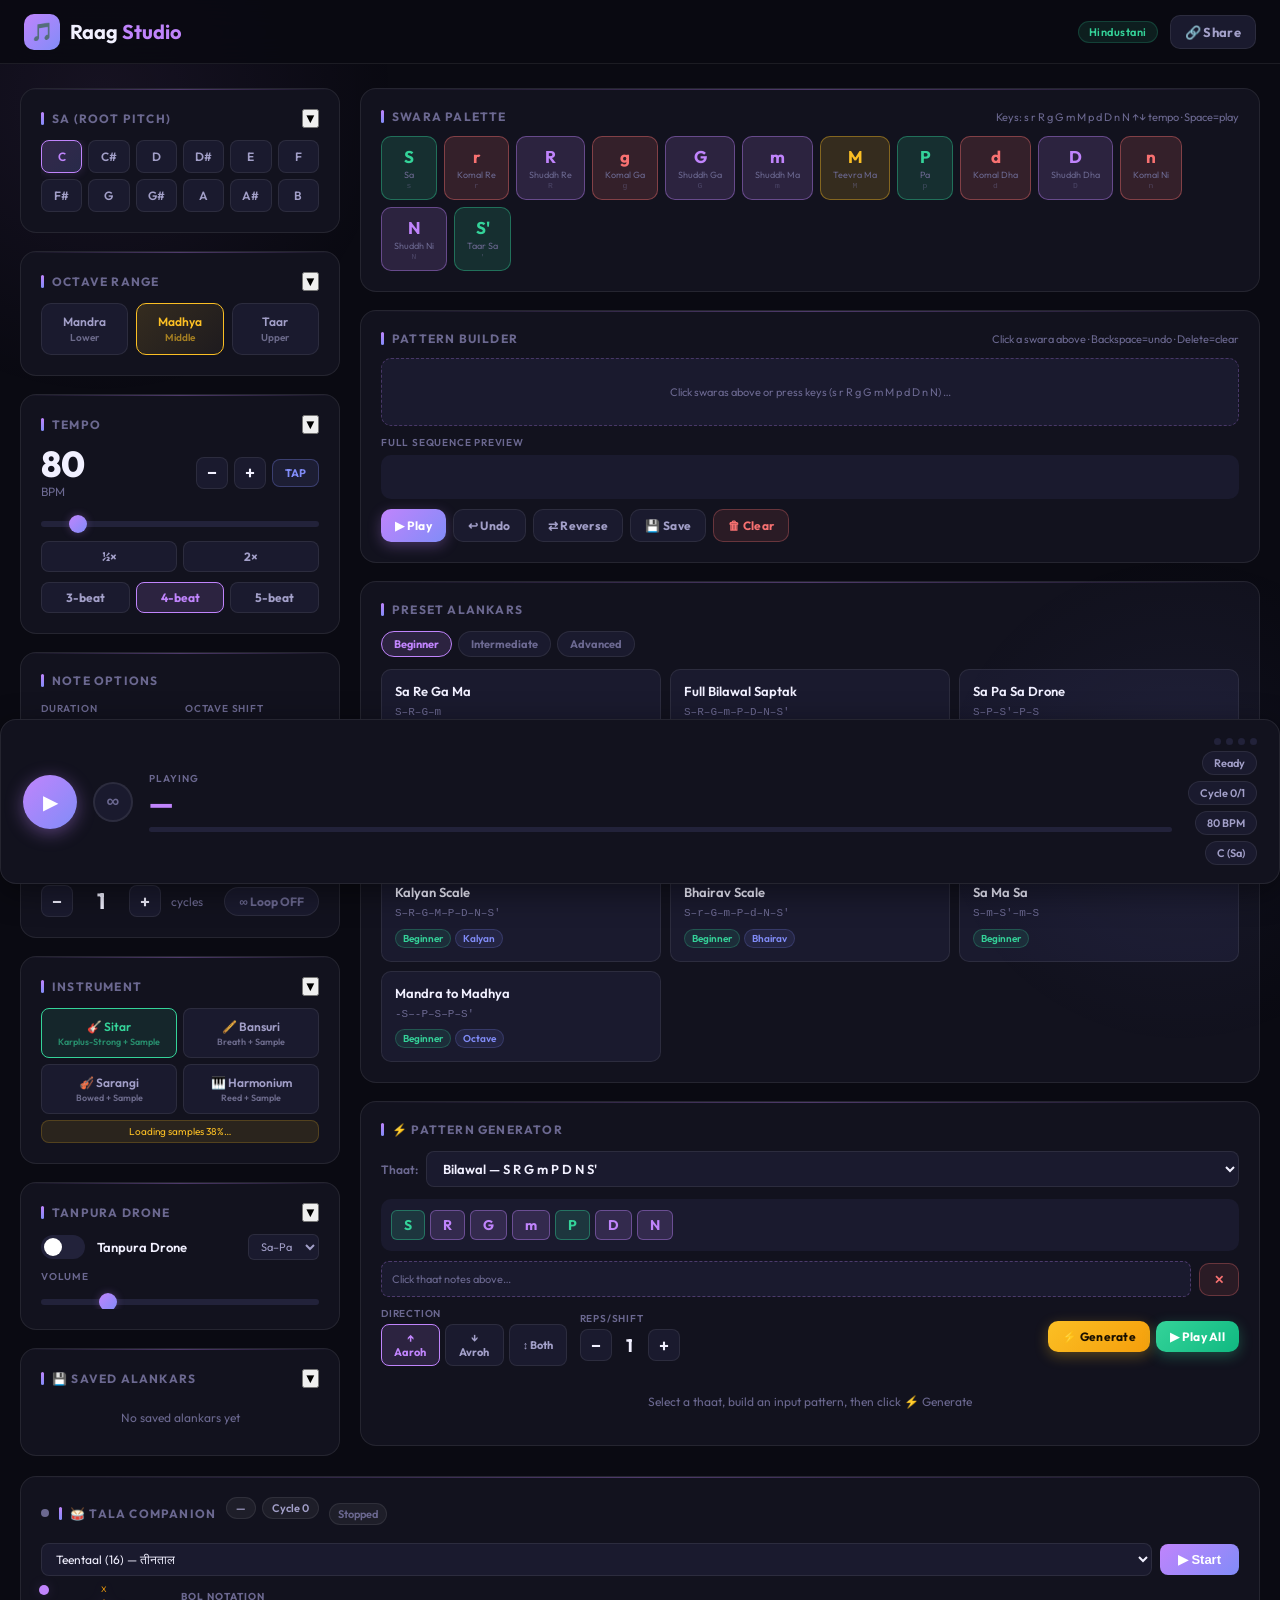
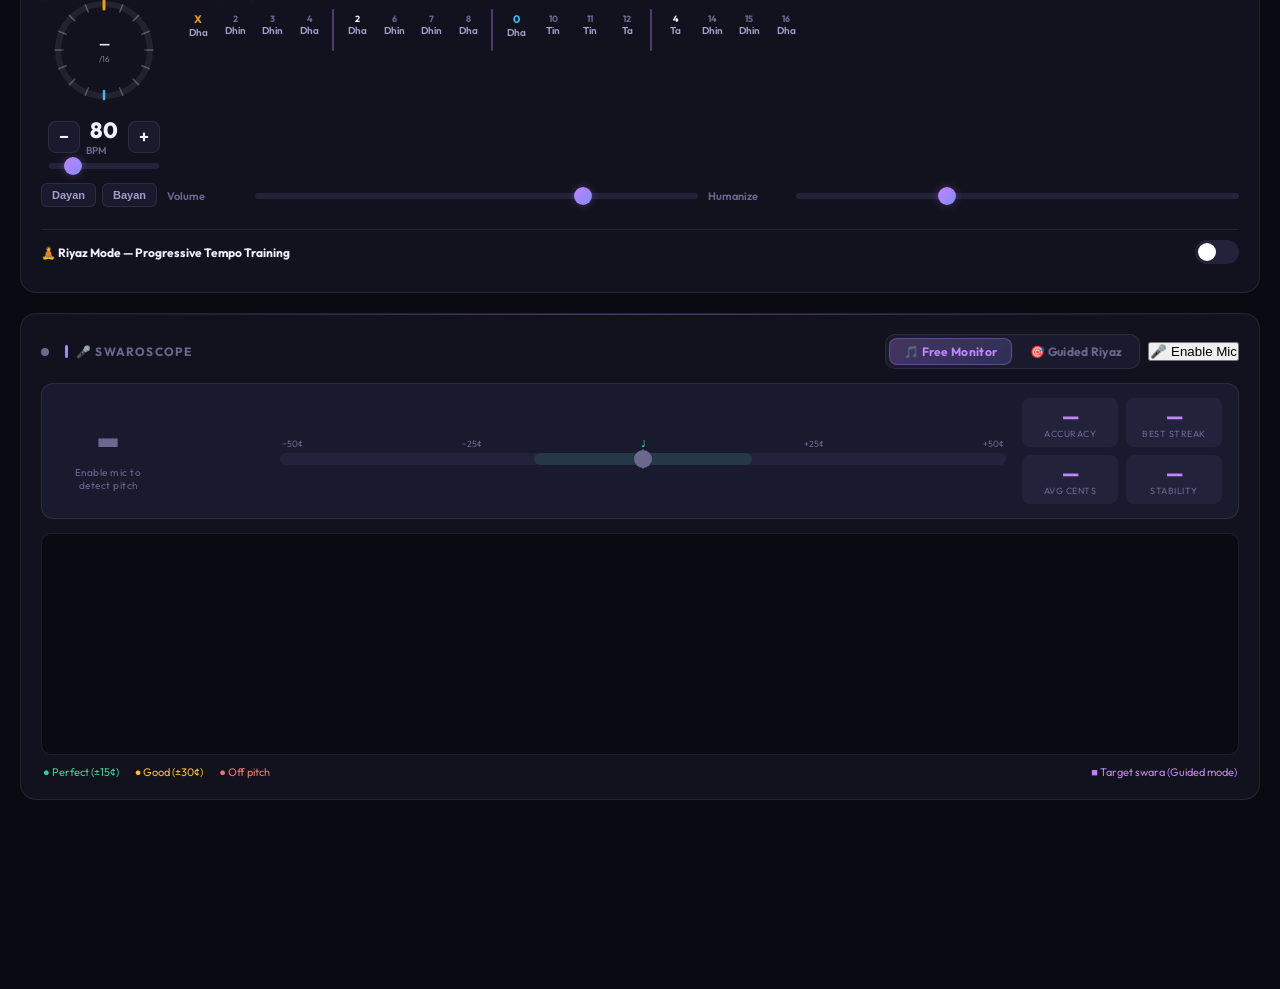
==== commit ad80527d: "refactor: Modularize Swaroscope (clean text encoding)" ====
--- a/index.html
+++ b/index.html
@@ -440,8 +440,8 @@
     <!-- Large tuner display -->
     <div class="scope-tuner-row">
       <div class="scope-swara-block">
-        <div class="scope-swara-name" id="pitchSwaraName">—</div>
-        <div class="scope-swara-full" id="pitchSwaraFull">Enable mic to detect pitch</div>
+        <div class="scope-swara-name" id="pitchNoteName">-</div>
+        <div class="scope-swara-full" id="pitchNoteSecondary">Enable mic to detect pitch</div>
       </div>
       <div class="scope-freq-block">
         <div class="scope-freq" id="pitchFreq"></div>
@@ -470,7 +470,7 @@
 
     <!-- Swaroscope canvas -->
     <div class="scope-canvas-wrap">
-      <canvas id="swaroscopeCanvas" class="scope-canvas" aria-label="Pitch visualization"></canvas>
+      <canvas id="swaroscopeCanvas" class="scope-canvas" aria-label="Pitch visualization" title="Scroll up/down to pan. Ctrl+Scroll to zoom."></canvas>
     </div>
 
     <!-- Legend -->
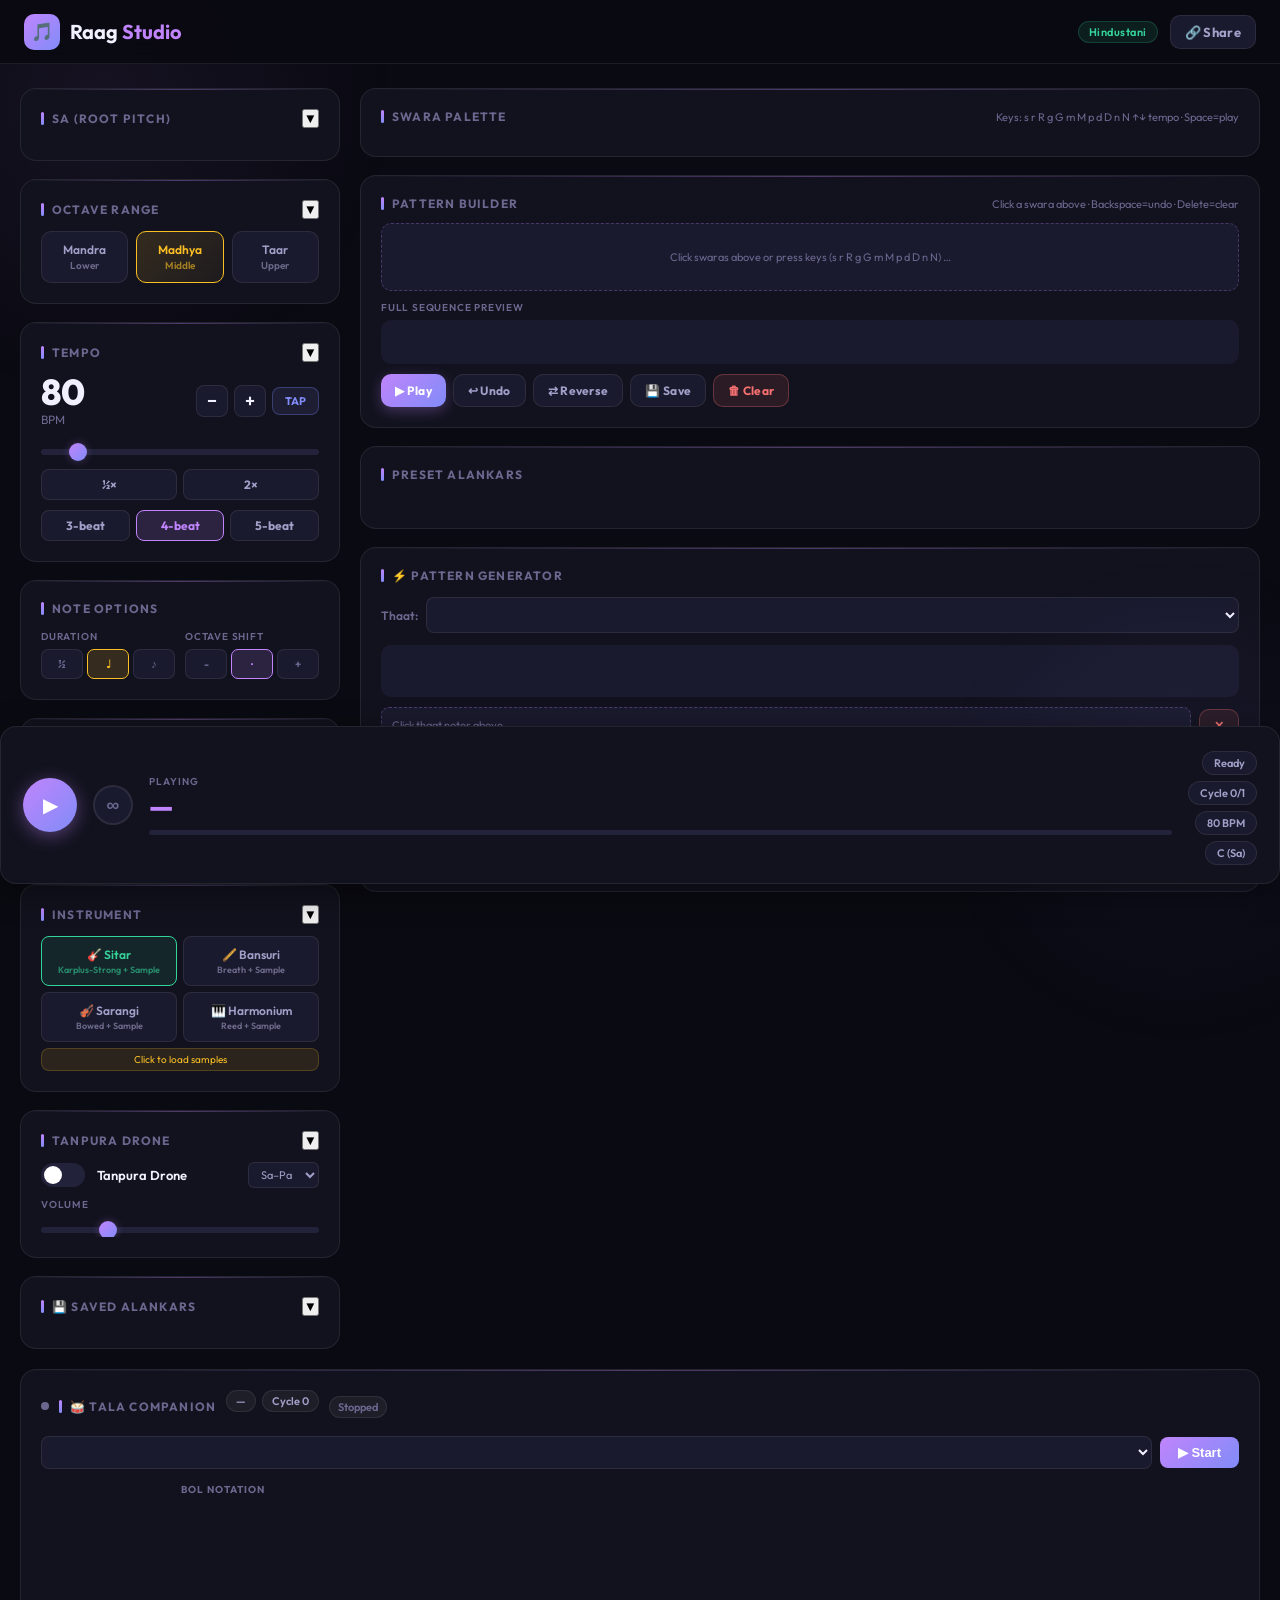
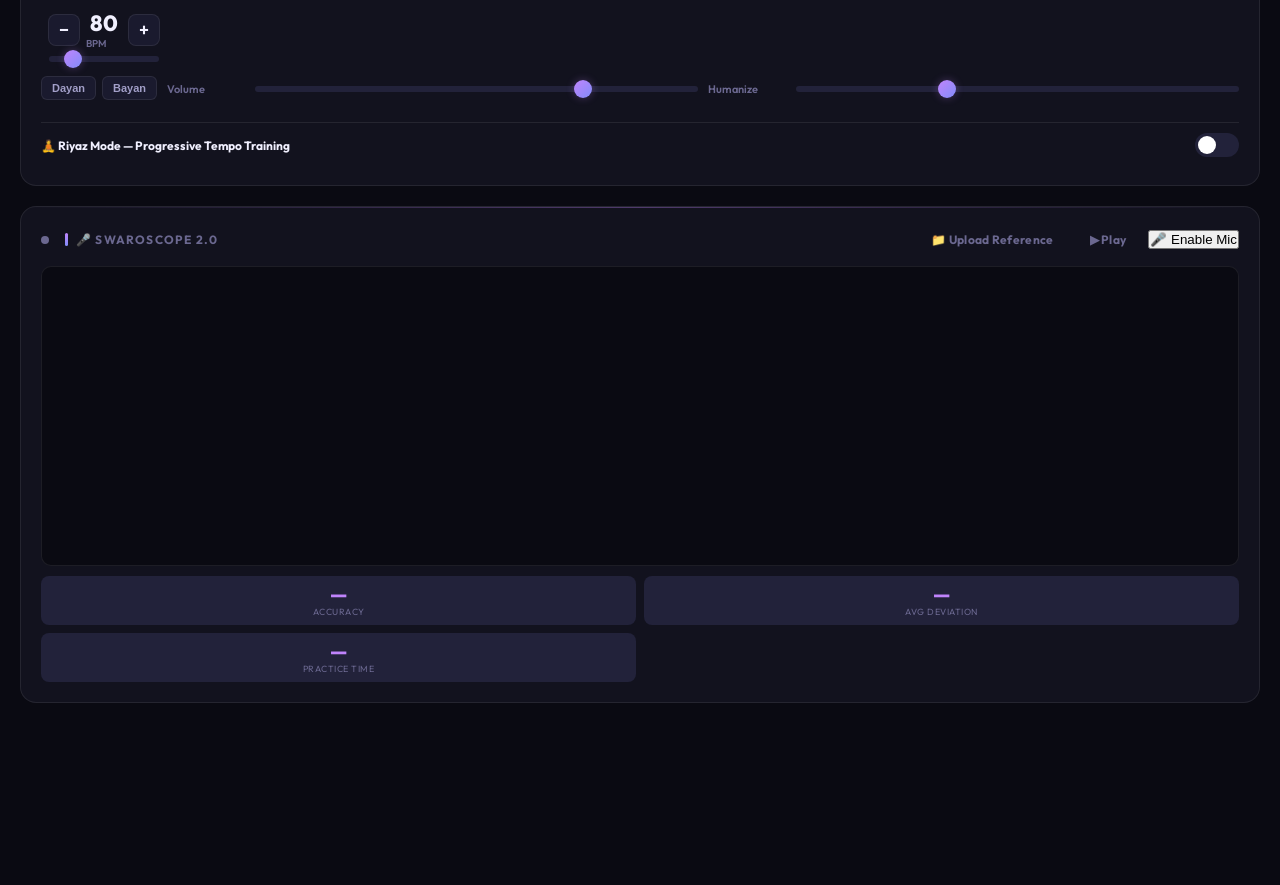
==== commit 0d2ec9de: "Hardening and Optimization phase: DTW Sakoe-Chiba, Dynamic Sa, Shruti expansions, HTML Overlays, and" ====
--- a/index.html
+++ b/index.html
@@ -418,72 +418,44 @@
   </section><!-- /talaCard -->
 
   <!-- ══════════════════════════════════════════════════════════════
-       SWAROSCOPE — Real-Time Vocal Pitch Monitor
+       SWAROSCOPE 2.0 (DAW Timeline)
   ══════════════════════════════════════════════════════════════ -->
   <section class="card" id="swaroscopeCard" style="grid-column:1/-1;margin-top:0" aria-label="Swaroscope">
-
-    <!-- Header -->
+    
+    <!-- Header & Transport -->
     <div class="tala-header-row" style="margin-bottom:14px">
       <div class="tala-active-dot" id="scopeActiveDot"></div>
-      <h2 class="card-title" style="margin:0">🎤 Swaroscope</h2>
+      <h2 class="card-title" style="margin:0">🎤 Swaroscope 2.0</h2>
+      
+      <!-- Audio Upload & Transport -->
       <div style="display:flex;align-items:center;gap:8px;margin-left:auto;flex-wrap:wrap">
-        <!-- Mode toggle -->
-        <div class="scope-mode-row" id="scopeModeRow">
-          <button class="scope-mode-btn active" id="scopeMonitorBtn" data-mode="monitor">🎵 Free Monitor</button>
-          <button class="scope-mode-btn" id="scopeGuidedBtn" data-mode="guided">🎯 Guided Riyaz</button>
-        </div>
+        <input type="file" id="audioUploadInput" accept="audio/mp3, audio/wav, audio/m4a, audio/ogg" style="display:none" />
+        <button class="scope-mode-btn" id="uploadAudioBtn" title="Upload Reference Audio">📁 Upload Reference</button>
+        
+        <audio id="masterAudio" style="display:none"></audio>
+        <button class="scope-mode-btn" id="dawPlayBtn">▶ Play</button>
+        <button class="scope-mode-btn" id="dawPauseBtn" style="display:none">⏸ Pause</button>
+        
         <!-- Mic toggle -->
         <button class="tala-start-btn" id="scopeStartBtn" aria-label="Enable microphone">🎤 Enable Mic</button>
       </div>
     </div>
 
-    <!-- Large tuner display -->
-    <div class="scope-tuner-row">
-      <div class="scope-swara-block">
-        <div class="scope-swara-name" id="pitchNoteName">-</div>
-        <div class="scope-swara-full" id="pitchNoteSecondary">Enable mic to detect pitch</div>
-      </div>
-      <div class="scope-freq-block">
-        <div class="scope-freq" id="pitchFreq"></div>
-        <div class="scope-cents" id="pitchOctave"></div>
-      </div>
-      <!-- Tuner needle track -->
-      <div class="scope-needle-wrap">
-        <div class="scope-needle-track" id="tunerTrack">
-          <div class="scope-needle-labels">
-            <span>−50¢</span><span>−25¢</span><span style="color:var(--accent3);font-weight:700">♩</span><span>+25¢</span><span>+50¢</span>
-          </div>
-          <div class="scope-needle-bar">
-            <div class="scope-needle" id="tunerNeedle"></div>
-            <div class="scope-needle-center"></div>
-          </div>
-        </div>
-      </div>
-      <!-- Session stats -->
-      <div class="scope-stats-block" id="scopeStatsBlock">
-        <div class="scope-stat"><span class="scope-stat-val" id="statAccuracy">—</span><span class="scope-stat-lbl">Accuracy</span></div>
-        <div class="scope-stat"><span class="scope-stat-val" id="statStreak">—</span><span class="scope-stat-lbl">Best Streak</span></div>
-        <div class="scope-stat"><span class="scope-stat-val" id="statAvgCents">—</span><span class="scope-stat-lbl">Avg Cents</span></div>
-        <div class="scope-stat"><span class="scope-stat-val" id="statStability">—</span><span class="scope-stat-lbl">Stability</span></div>
-      </div>
-    </div>
-
-    <!-- Swaroscope canvas -->
-    <div class="scope-canvas-wrap">
-      <canvas id="swaroscopeCanvas" class="scope-canvas" aria-label="Pitch visualization" title="Scroll up/down to pan. Ctrl+Scroll to zoom."></canvas>
-    </div>
-
-    <!-- Legend -->
-    <div class="scope-legend">
-      <span class="scope-legend-item" style="color:#34d399">● Perfect (±15¢)</span>
-      <span class="scope-legend-item" style="color:#fbbf24">● Good (±30¢)</span>
-      <span class="scope-legend-item" style="color:#f87171">● Off pitch</span>
-      <span class="scope-legend-item" style="color:#c084fc;margin-left:auto">■ Target swara (Guided mode)</span>
-    </div>
-
-    <!-- Mic permission error -->
-    <div class="scope-error" id="scopeError" style="display:none">
-      ⚠ Microphone access denied. Please allow mic permission in your browser settings and reload.
+    <!-- DAW Timeline Canvas -->
+    <div class="scope-canvas-wrap" style="height: 300px; position: relative;">
+      <canvas id="swaroscopeCanvas" class="scope-canvas" aria-label="Pitch visualization"></canvas>
+    </div>
+
+    <!-- Stats & Feedback -->
+    <div class="scope-stats-block" id="scopeStatsBlock" style="margin-top: 10px;">
+      <div class="scope-stat"><span class="scope-stat-val" id="statAccuracy">—</span><span class="scope-stat-lbl">Accuracy</span></div>
+      <div class="scope-stat"><span class="scope-stat-val" id="statAvgCents">—</span><span class="scope-stat-lbl">Avg Deviation</span></div>
+      <div class="scope-stat"><span class="scope-stat-val" id="statPracticeTime">—</span><span class="scope-stat-lbl">Practice Time</span></div>
+    </div>
+
+    <!-- AI Guru Feedback Area -->
+    <div id="aiGuruFeedback" style="margin-top: 10px; padding: 10px; background: rgba(168, 85, 247, 0.1); border-left: 3px solid #c084fc; border-radius: 4px; display: none;">
+      <strong style="color: #c084fc;">AI Guru:</strong> <span id="aiGuruText">Analyzing...</span>
     </div>
 
   </section><!-- /swaroscopeCard -->
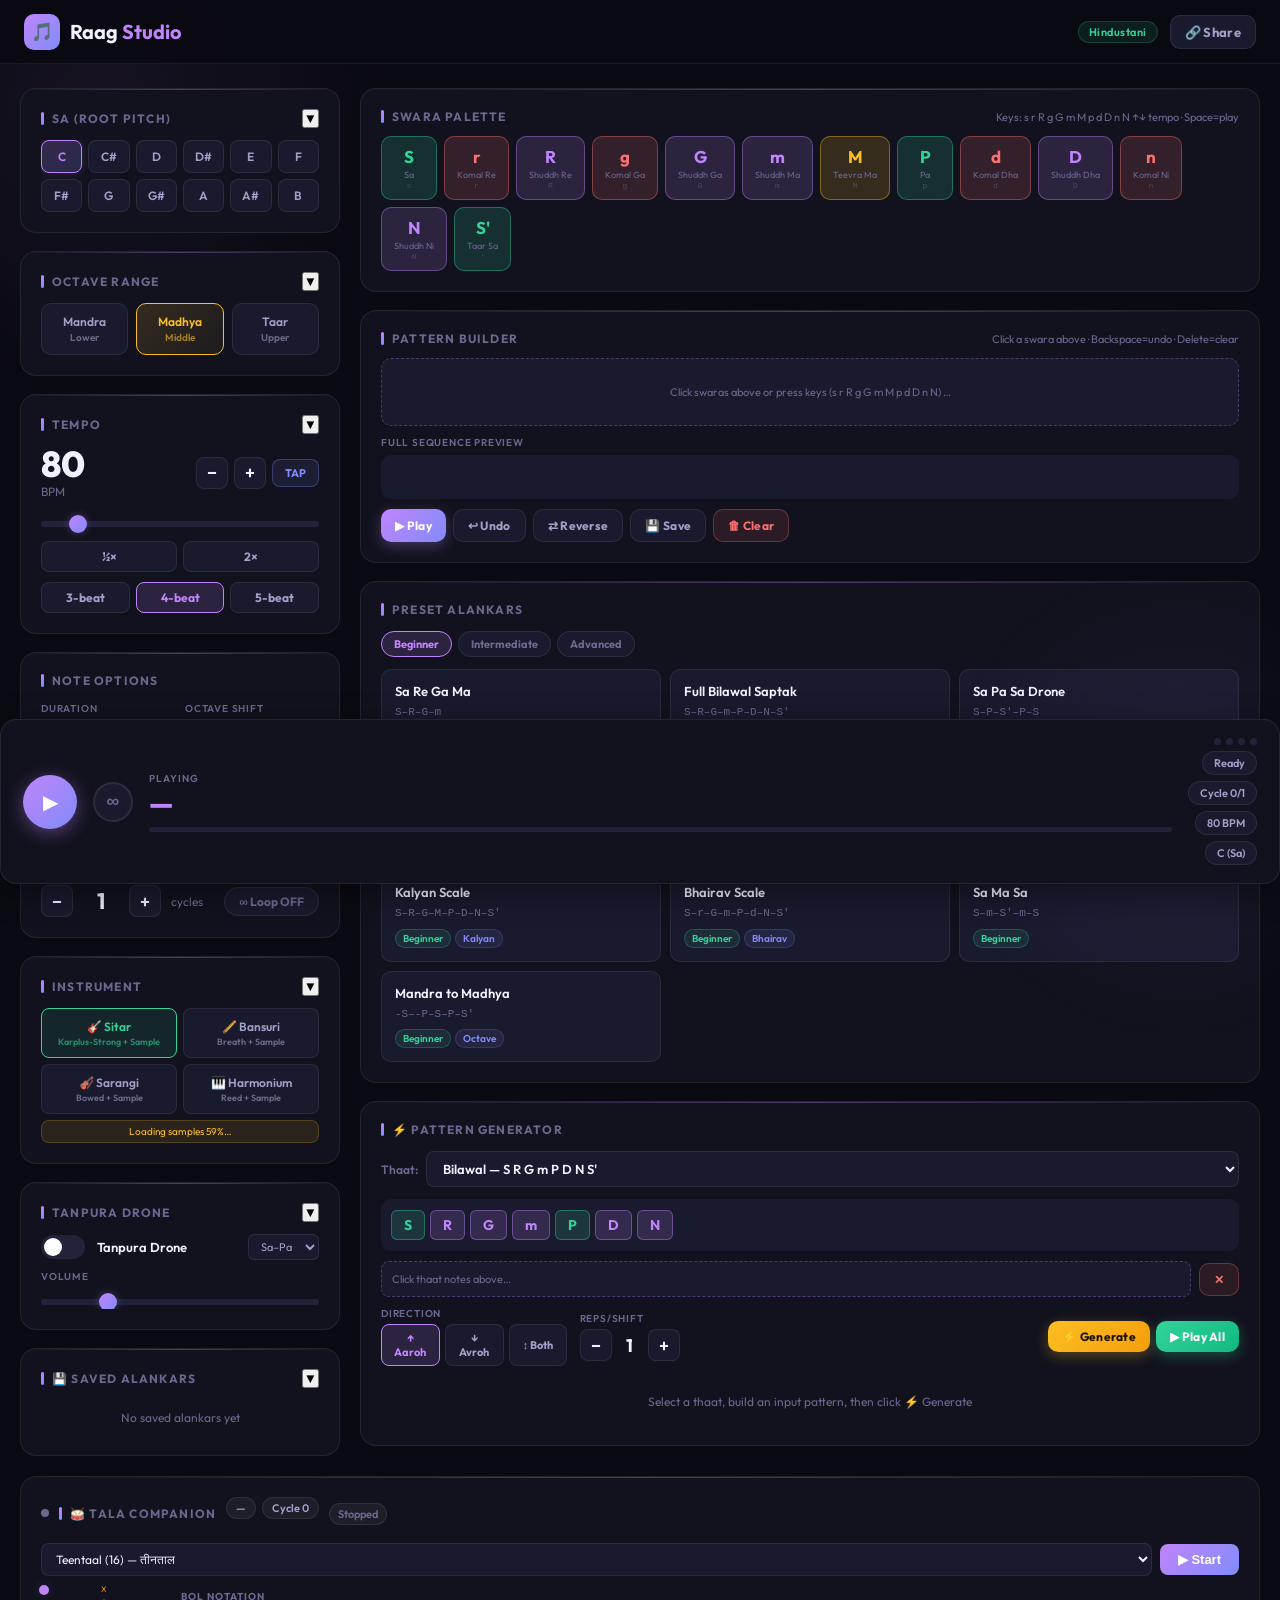
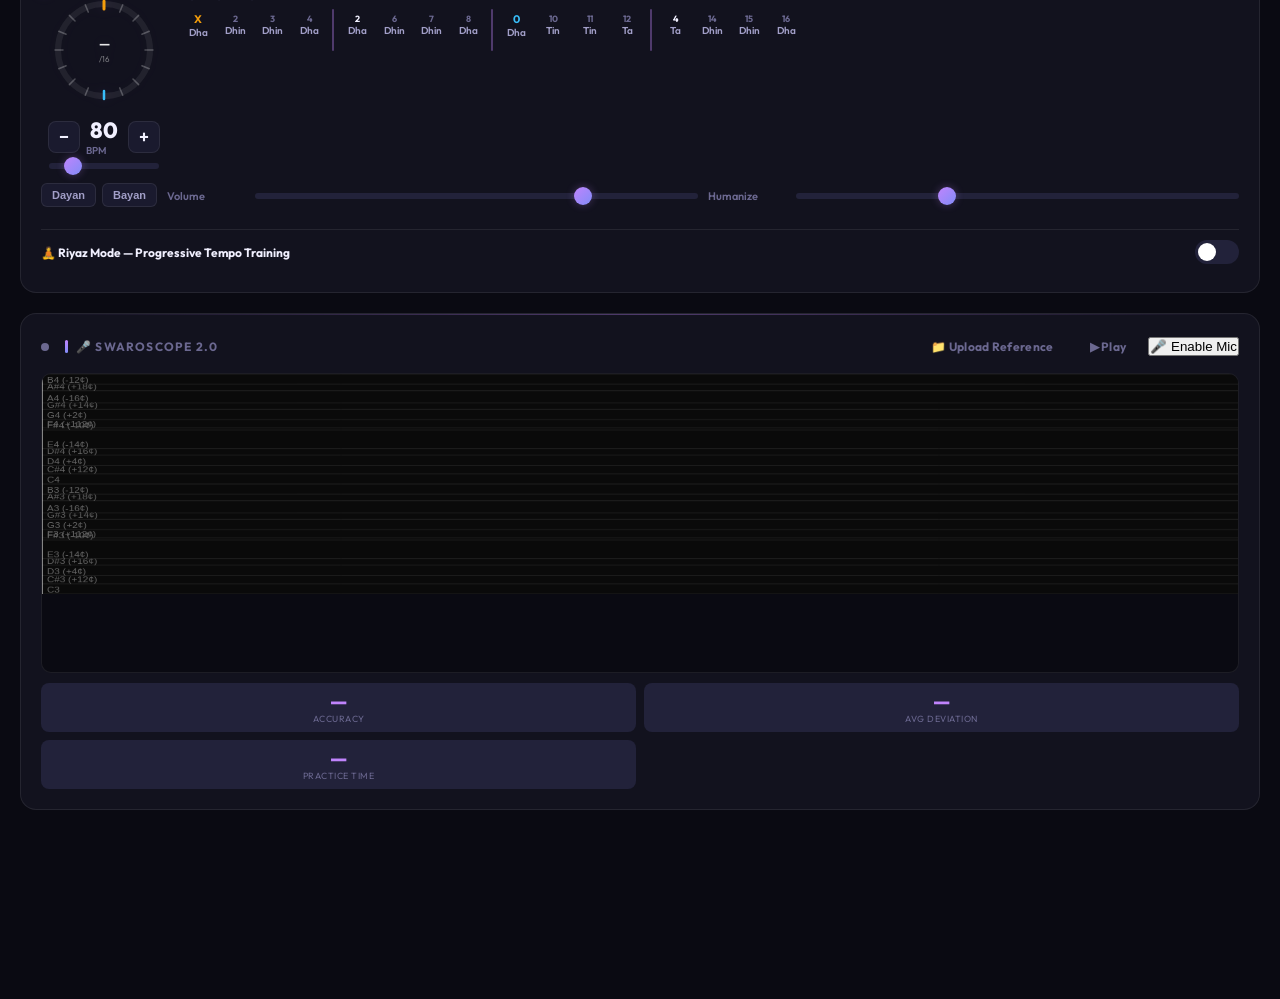
==== commit 8844e00b: "Merge 5589966e01d8e83931f3d61b4e58d62bb74edf28 into 327dca010a51bf512ab4250d614d1367848c4de0" ====
--- a/index.html
+++ b/index.html
@@ -30,6 +30,12 @@
   <link rel="stylesheet" href="css/animations.css?v=4" />
   <link rel="stylesheet" href="css/layout.css?v=4" />
   <link rel="stylesheet" href="css/components.css?v=4" />
+
+  <!-- Vercel Speed Insights -->
+  <script>
+    window.si = window.si || function () { (window.siq = window.siq || []).push(arguments); };
+  </script>
+  <script defer src="/_vercel/speed-insights/script.js"></script>
 </head>
 <body>
 
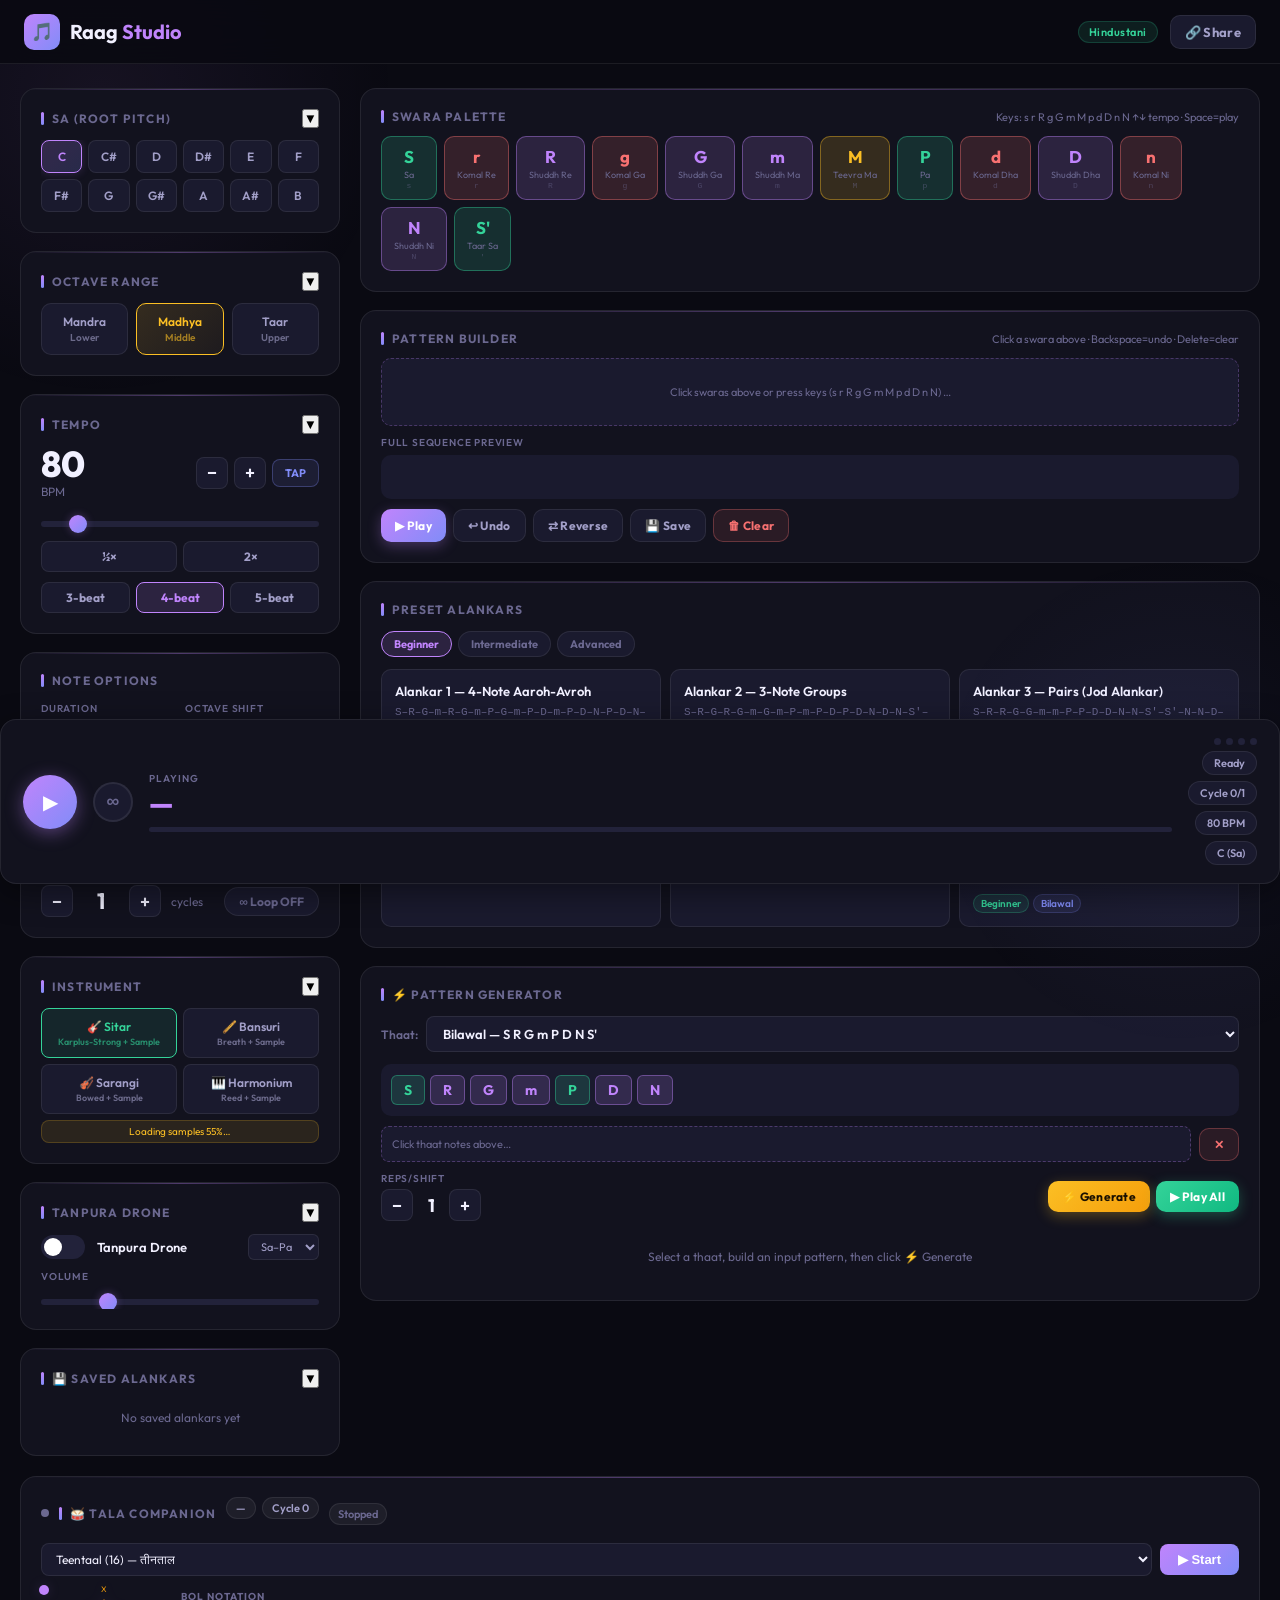
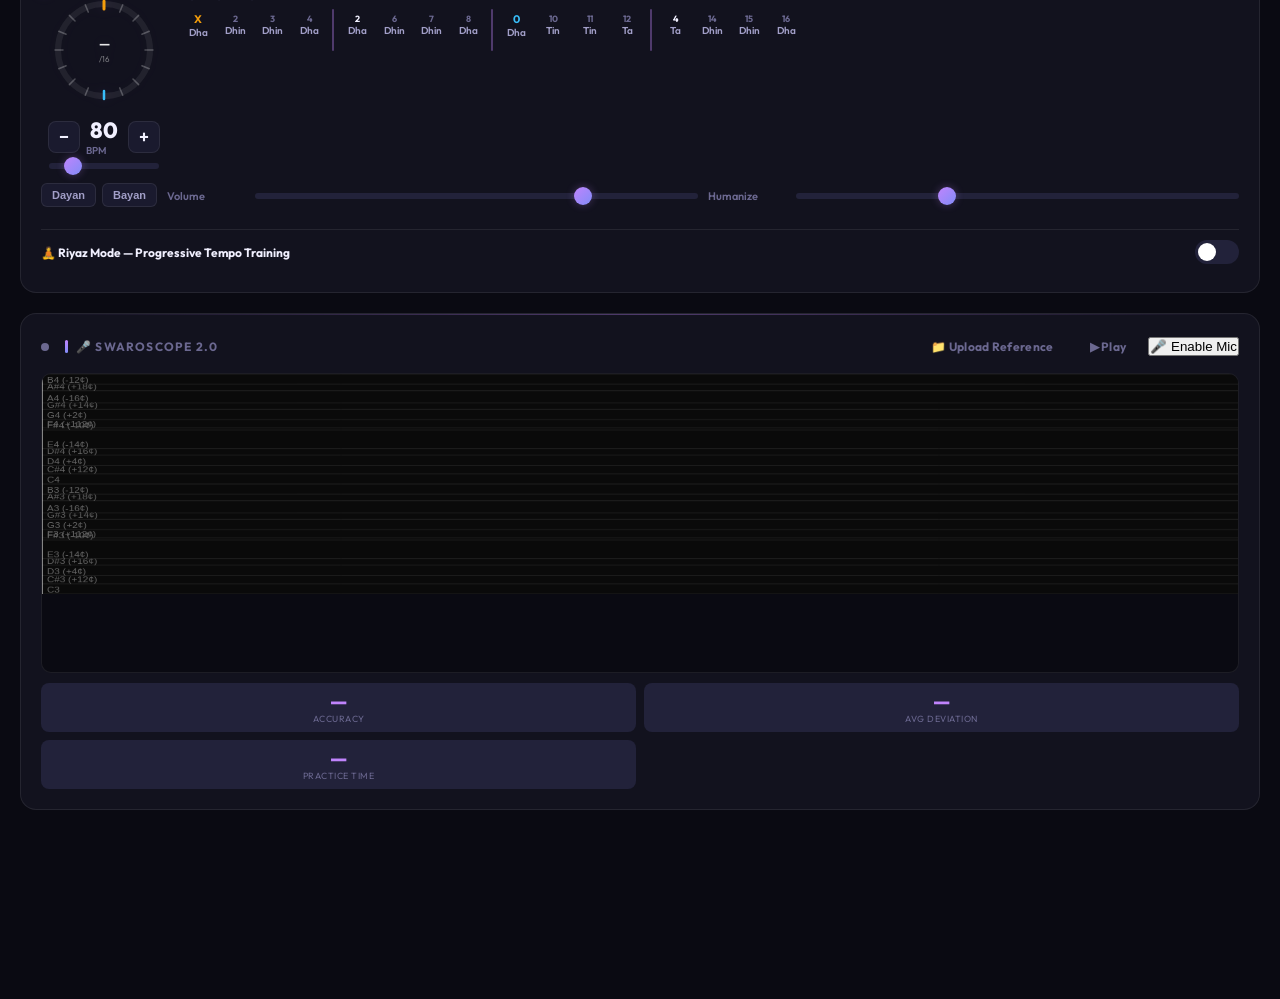
==== commit 4a0864e6: "Fix Swaroscope bugs and improve Pattern Generator SurTaal logic" ====
--- a/index.html
+++ b/index.html
@@ -30,12 +30,6 @@
   <link rel="stylesheet" href="css/animations.css?v=4" />
   <link rel="stylesheet" href="css/layout.css?v=4" />
   <link rel="stylesheet" href="css/components.css?v=4" />
-
-  <!-- Vercel Speed Insights -->
-  <script>
-    window.si = window.si || function () { (window.siq = window.siq || []).push(arguments); };
-  </script>
-  <script defer src="/_vercel/speed-insights/script.js"></script>
 </head>
 <body>
 
@@ -282,15 +276,6 @@
 
       <!-- Options -->
       <div style="display:flex;gap:12px;flex-wrap:wrap;align-items:center;margin-bottom:10px">
-        <!-- Direction -->
-        <div>
-          <div class="opts-label" style="margin-bottom:4px">Direction</div>
-          <div style="display:flex;gap:5px">
-            <button class="beat-type-btn active" data-gdir="aaroh"  style="padding:6px 10px;font-size:11px">↑ Aaroh</button>
-            <button class="beat-type-btn"        data-gdir="avroh"  style="padding:6px 10px;font-size:11px">↓ Avroh</button>
-            <button class="beat-type-btn"        data-gdir="both"   style="padding:6px 10px;font-size:11px">↕ Both</button>
-          </div>
-        </div>
         <!-- Reps per shift -->
         <div>
           <div class="opts-label" style="margin-bottom:4px">Reps/Shift</div>
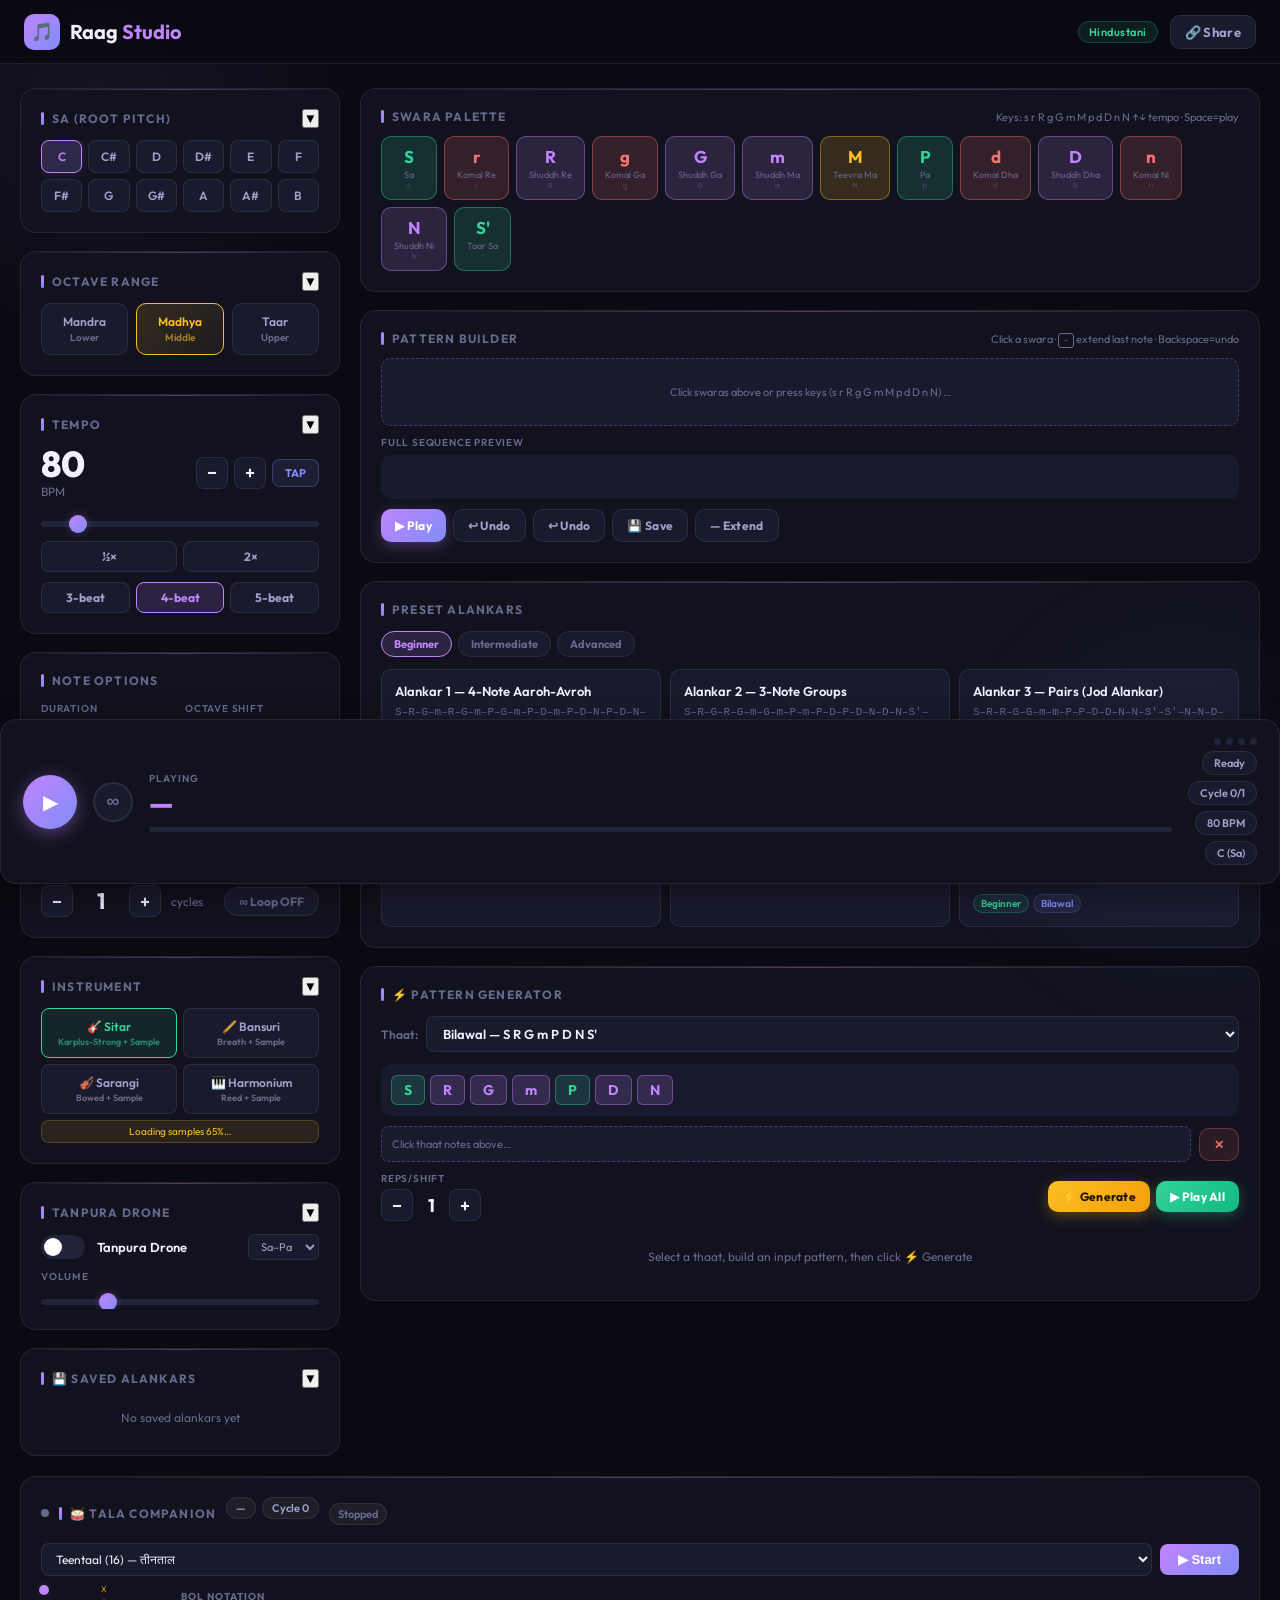
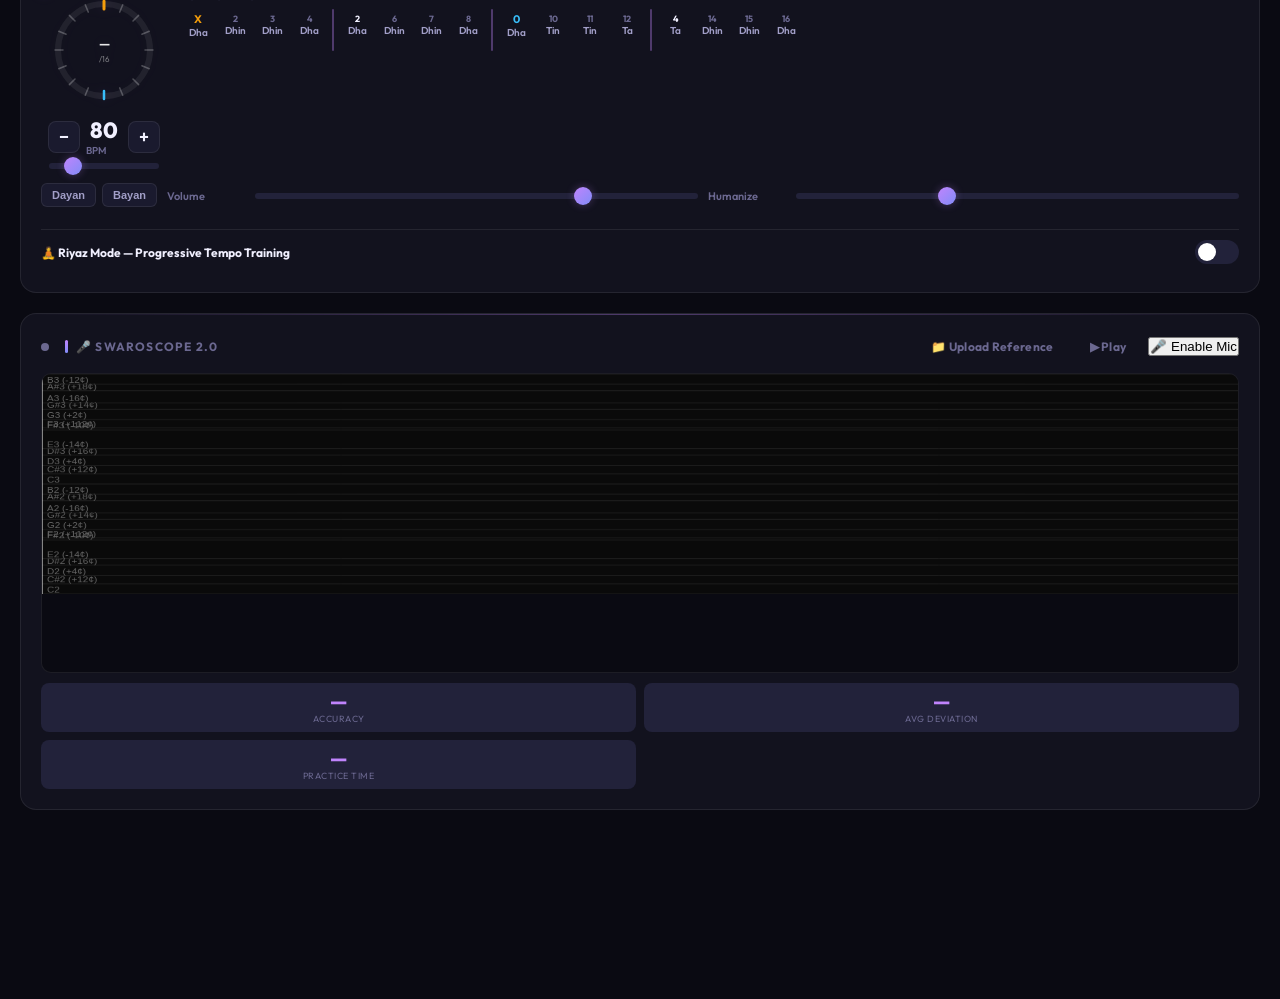
==== commit 6a75191e: "feat: extend note duration with dash button and - key in Pattern Builder" ====
--- a/index.html
+++ b/index.html
@@ -1,4 +1,4 @@
-<!DOCTYPE html>
+﻿<!DOCTYPE html>
 <html lang="en">
 <head>
   <meta charset="UTF-8" />
@@ -229,7 +229,7 @@
     <section class="card" id="patternCard">
       <div class="card-header">
         <h2 class="card-title">Pattern Builder</h2>
-        <span style="font-size:11px;color:var(--text3)">Click a swara above · Backspace=undo · Delete=clear</span>
+        <span style="font-size:11px;color:var(--text3)">Click a swara · <kbd style="font-size:10px;padding:1px 4px;border:1px solid var(--text3);border-radius:3px">-</kbd> extend last note · Backspace=undo</span>
       </div>
       <!-- Pattern track -->
       <div class="pattern-track empty" id="patternTrack" aria-label="Your pattern" role="list"></div>
@@ -242,9 +242,9 @@
       <div class="pattern-actions">
         <button class="btn btn-primary" id="buildPlayBtn">▶ Play</button>
         <button class="btn btn-ghost"   id="undoBtn"   title="Undo last (Backspace)">↩ Undo</button>
-        <button class="btn btn-ghost"   id="reverseBtn" title="Reverse pattern">⇄ Reverse</button>
+        <button class="btn btn-ghost"   id="undoBtn"    title="Undo last (Backspace)">↩ Undo</button>
         <button class="btn btn-ghost"   id="saveBtn"    title="Save alankar">💾 Save</button>
-        <button class="btn btn-danger"  id="clearBtn"   title="Clear pattern (Delete)">🗑 Clear</button>
+        <button class="btn btn-ghost"   id="extendBtn"  title="Extend last note by 1 beat (- key)">— Extend</button>
       </div>
     </section>
 
--- a/css/components.css
+++ b/css/components.css
@@ -1,4 +1,4 @@
-/* ═══════════════════════════════════════════════════
+﻿/* ═══════════════════════════════════════════════════
    RAAG STUDIO — Components
 ═══════════════════════════════════════════════════ */
 
@@ -321,6 +321,12 @@
 .pattern-note.pa-sa  { background: rgba(52,211,153,0.18);  border: 1px solid rgba(52,211,153,0.4);  color: var(--col-pa-sa-fg); }
 .pattern-note.dur-half   { min-width: 56px; }
 .pattern-note.dur-eighth { min-width: 28px; opacity: 0.9; }
+.pattern-note.dur-extended { min-width: calc(38px + var(--ext-beats, 1) * 20px); }
+.pattern-note .sustain-dashes {
+  font-size: 11px; letter-spacing: -2px; opacity: 0.55;
+  margin-left: 2px; color: currentColor;
+}
+.pattern-note .note-lbl { font-size: 14px; font-weight: 700; }
 .pattern-note.playing-note { animation: notePulse 0.25s ease; box-shadow: 0 0 18px currentColor !important; }
 
 /* ── FLOW NOTES ──────────────────────────────────── */
@@ -338,6 +344,7 @@
 .flow-note.played { opacity: 0.55; }
 .flow-sep { color: var(--text3); font-size: 11px; opacity: 0.35; }
 
+.flow-sustain { opacity: 0.3 !important; font-size: 10px !important; letter-spacing: -1px; padding: 0 1px !important; }
 /* ── PATTERN ACTIONS ─────────────────────────────── */
 .pattern-actions { display: flex; gap: 7px; flex-wrap: wrap; margin-top: 10px; }
 
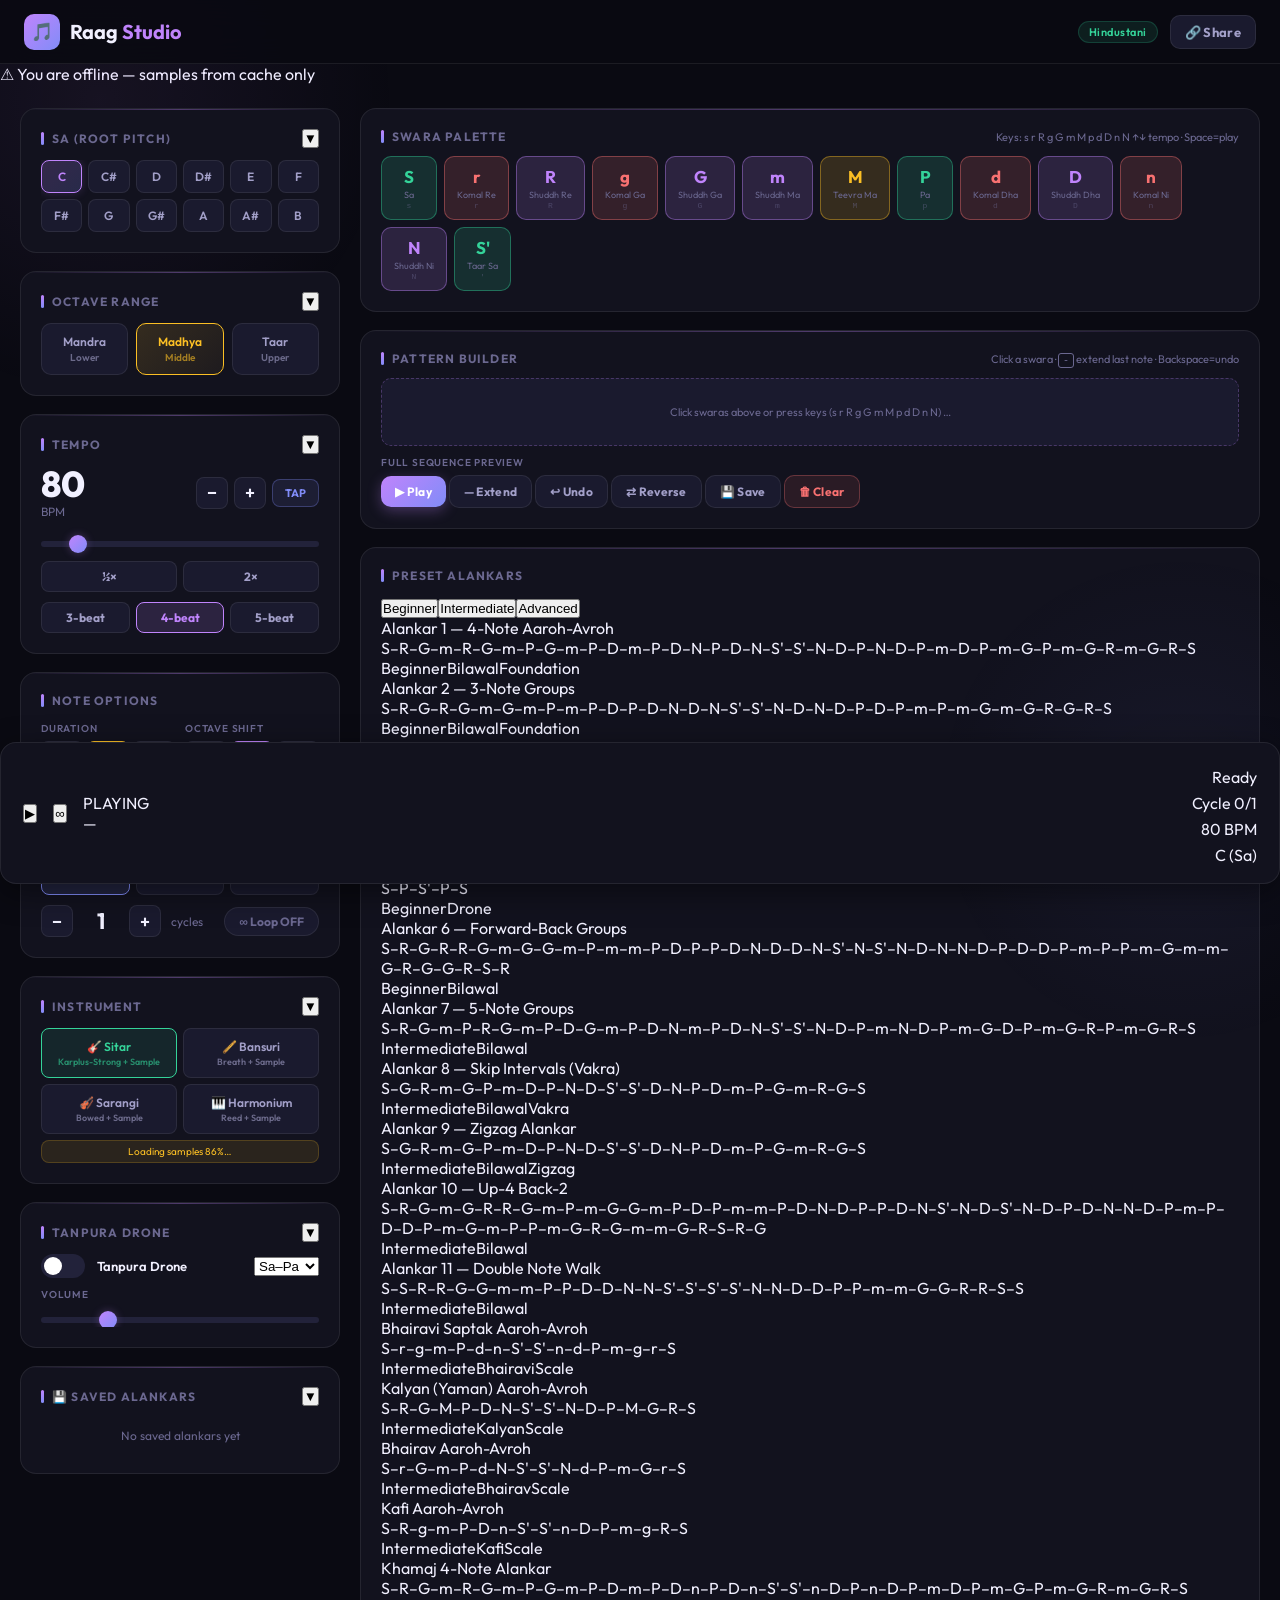
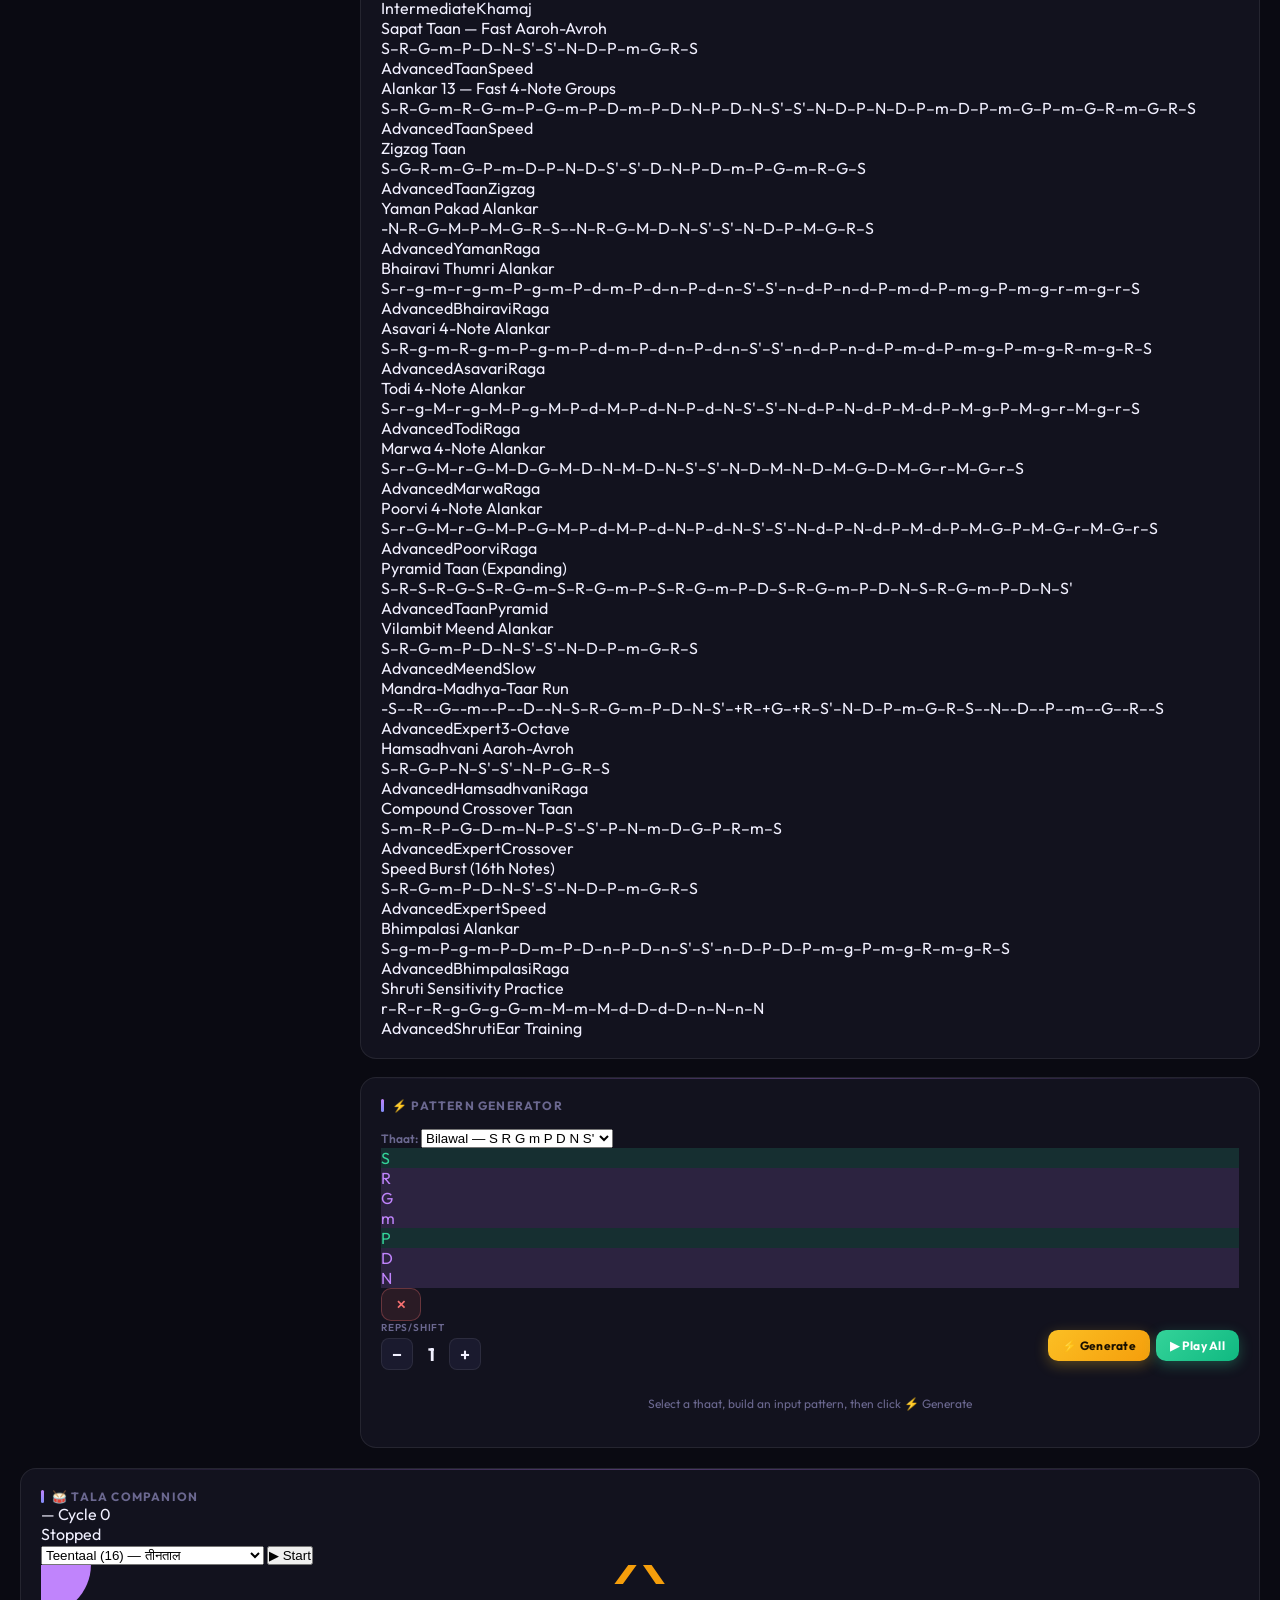
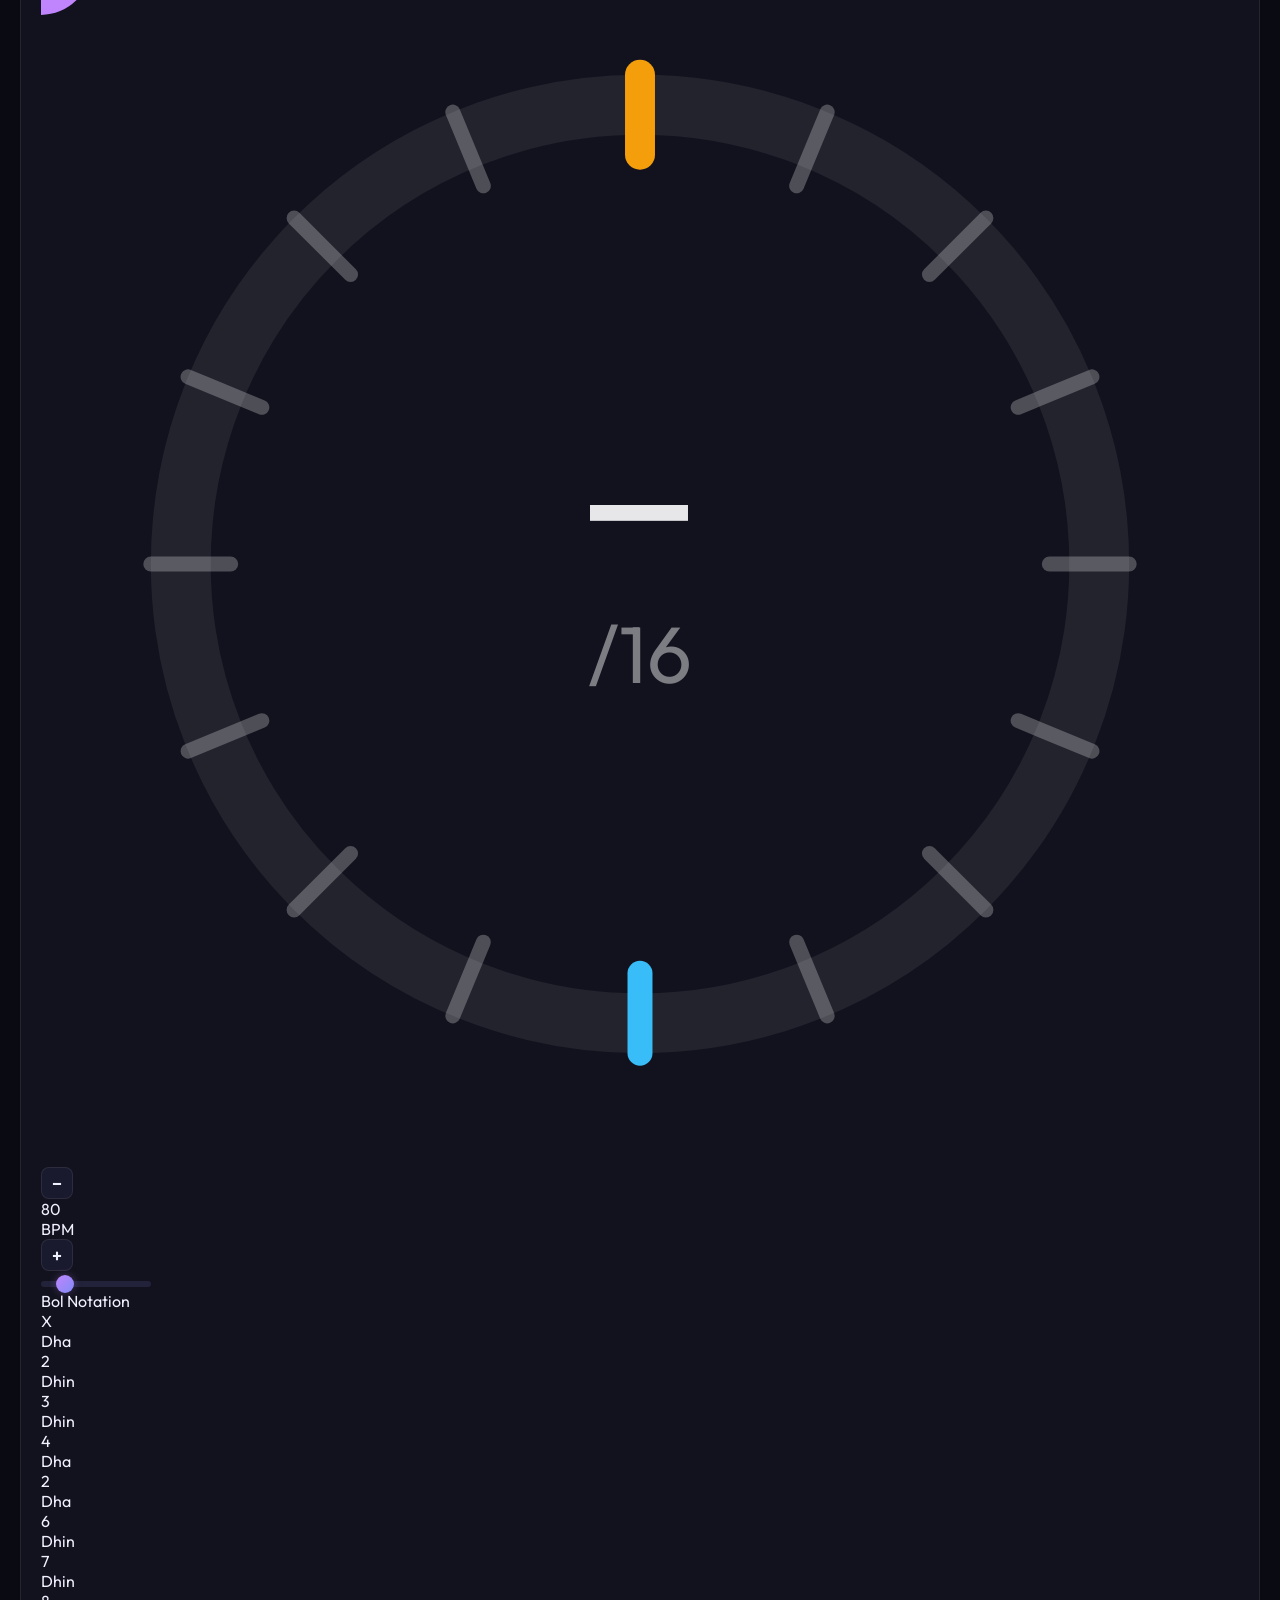
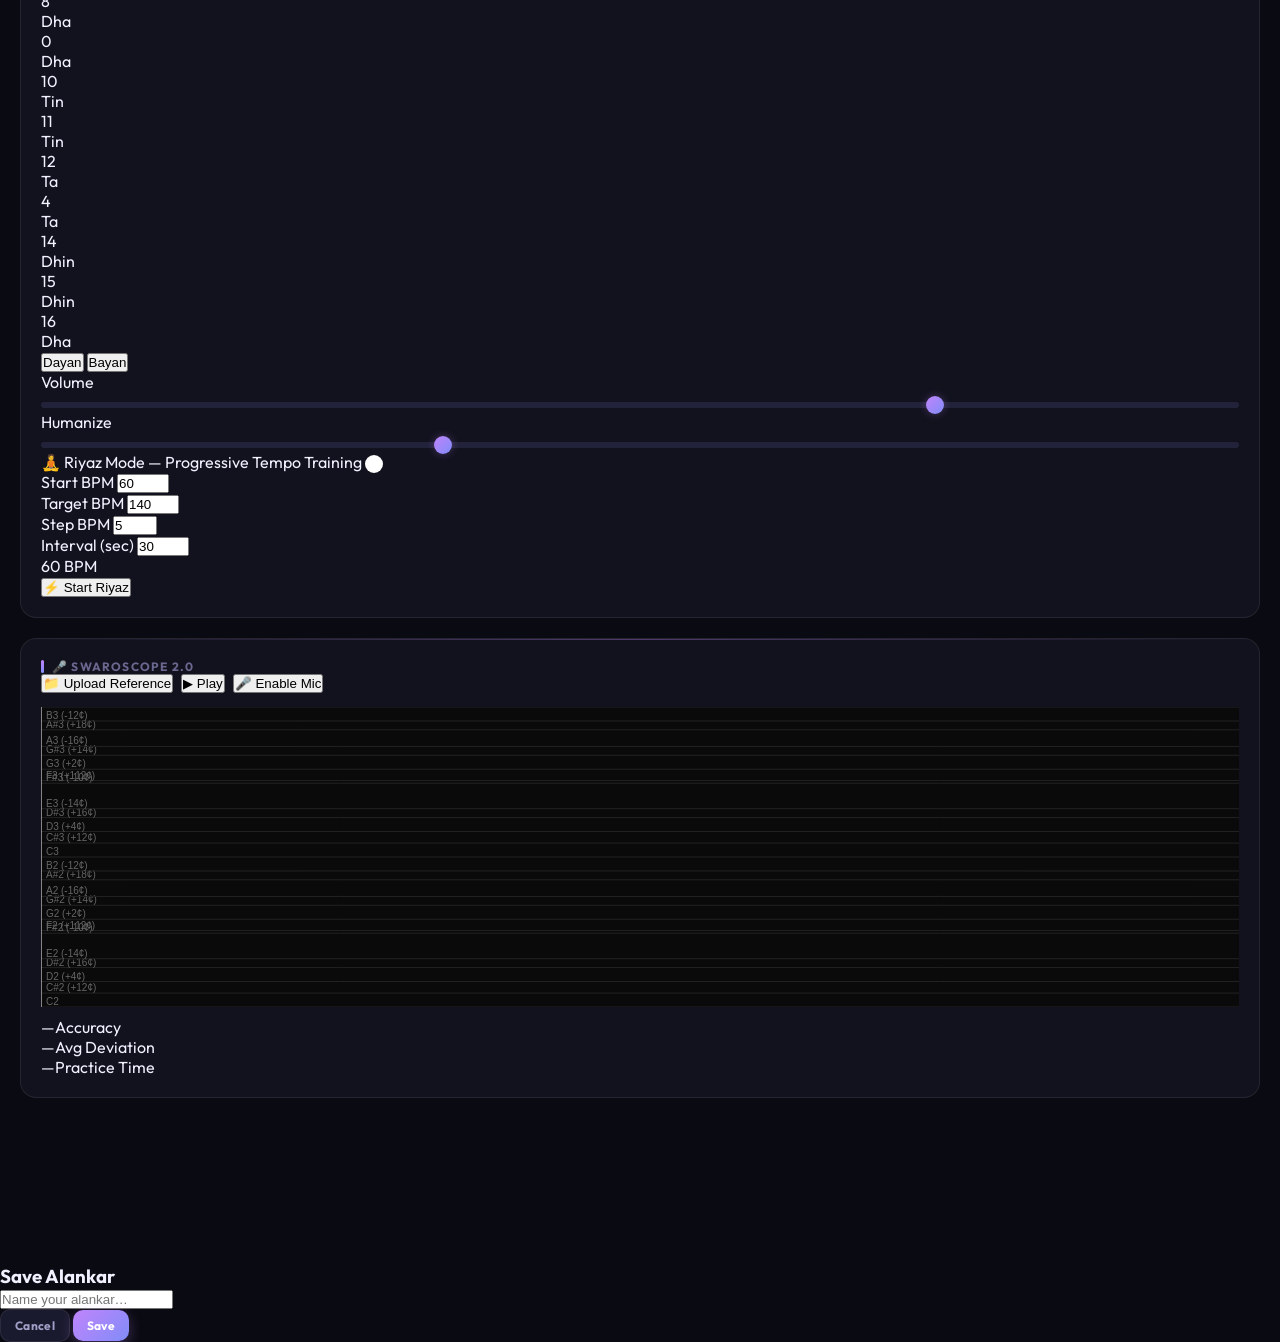
==== commit 02161842: "fix: clean up pattern actions HTML, fix dur-extended CSS, scale chip width with beat count" ====
--- a/index.html
+++ b/index.html
@@ -241,10 +241,11 @@
       <!-- Actions -->
       <div class="pattern-actions">
         <button class="btn btn-primary" id="buildPlayBtn">▶ Play</button>
-        <button class="btn btn-ghost"   id="undoBtn"   title="Undo last (Backspace)">↩ Undo</button>
+        <button class="btn btn-ghost"   id="extendBtn"  title="Extend last note by 1 beat (- key)">— Extend</button>
         <button class="btn btn-ghost"   id="undoBtn"    title="Undo last (Backspace)">↩ Undo</button>
+        <button class="btn btn-ghost"   id="reverseBtn" title="Reverse pattern">⇄ Reverse</button>
         <button class="btn btn-ghost"   id="saveBtn"    title="Save alankar">💾 Save</button>
-        <button class="btn btn-ghost"   id="extendBtn"  title="Extend last note by 1 beat (- key)">— Extend</button>
+        <button class="btn btn-danger"  id="clearBtn"   title="Clear pattern (Delete)">🗑 Clear</button>
       </div>
     </section>
 
--- a/css/components.css
+++ b/css/components.css
@@ -321,12 +321,12 @@
 .pattern-note.pa-sa  { background: rgba(52,211,153,0.18);  border: 1px solid rgba(52,211,153,0.4);  color: var(--col-pa-sa-fg); }
 .pattern-note.dur-half   { min-width: 56px; }
 .pattern-note.dur-eighth { min-width: 28px; opacity: 0.9; }
-.pattern-note.dur-extended { min-width: calc(38px + var(--ext-beats, 1) * 20px); }
+.pattern-note.dur-extended { min-width: 56px; flex-direction: row; align-items: center; gap: 2px; padding: 6px 10px; }
 .pattern-note .sustain-dashes {
-  font-size: 11px; letter-spacing: -2px; opacity: 0.55;
-  margin-left: 2px; color: currentColor;
-}
-.pattern-note .note-lbl { font-size: 14px; font-weight: 700; }
+.pattern-note .sustain-dashes {
+  font-size: 12px; letter-spacing: -3px; opacity: 0.45;
+  margin-left: 3px; color: currentColor; flex-shrink: 0;
+}
 .pattern-note.playing-note { animation: notePulse 0.25s ease; box-shadow: 0 0 18px currentColor !important; }
 
 /* ── FLOW NOTES ──────────────────────────────────── */
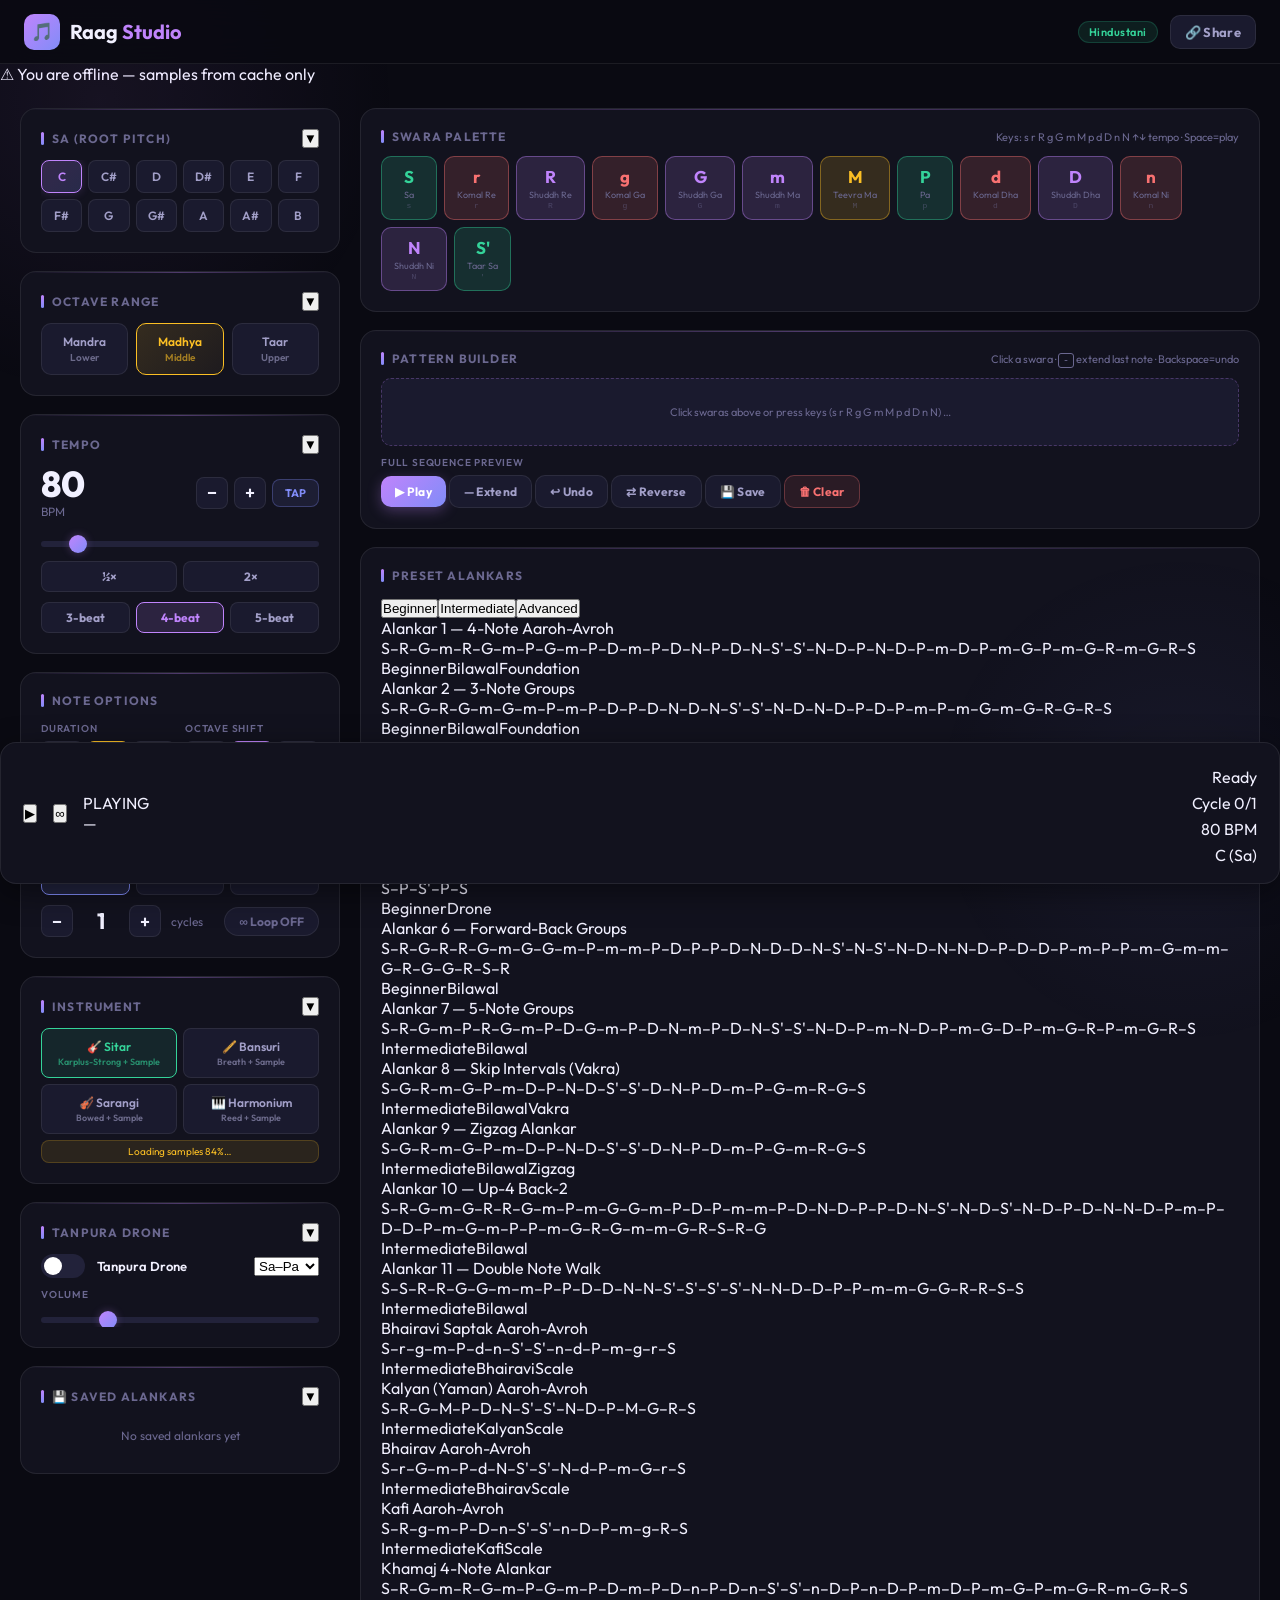
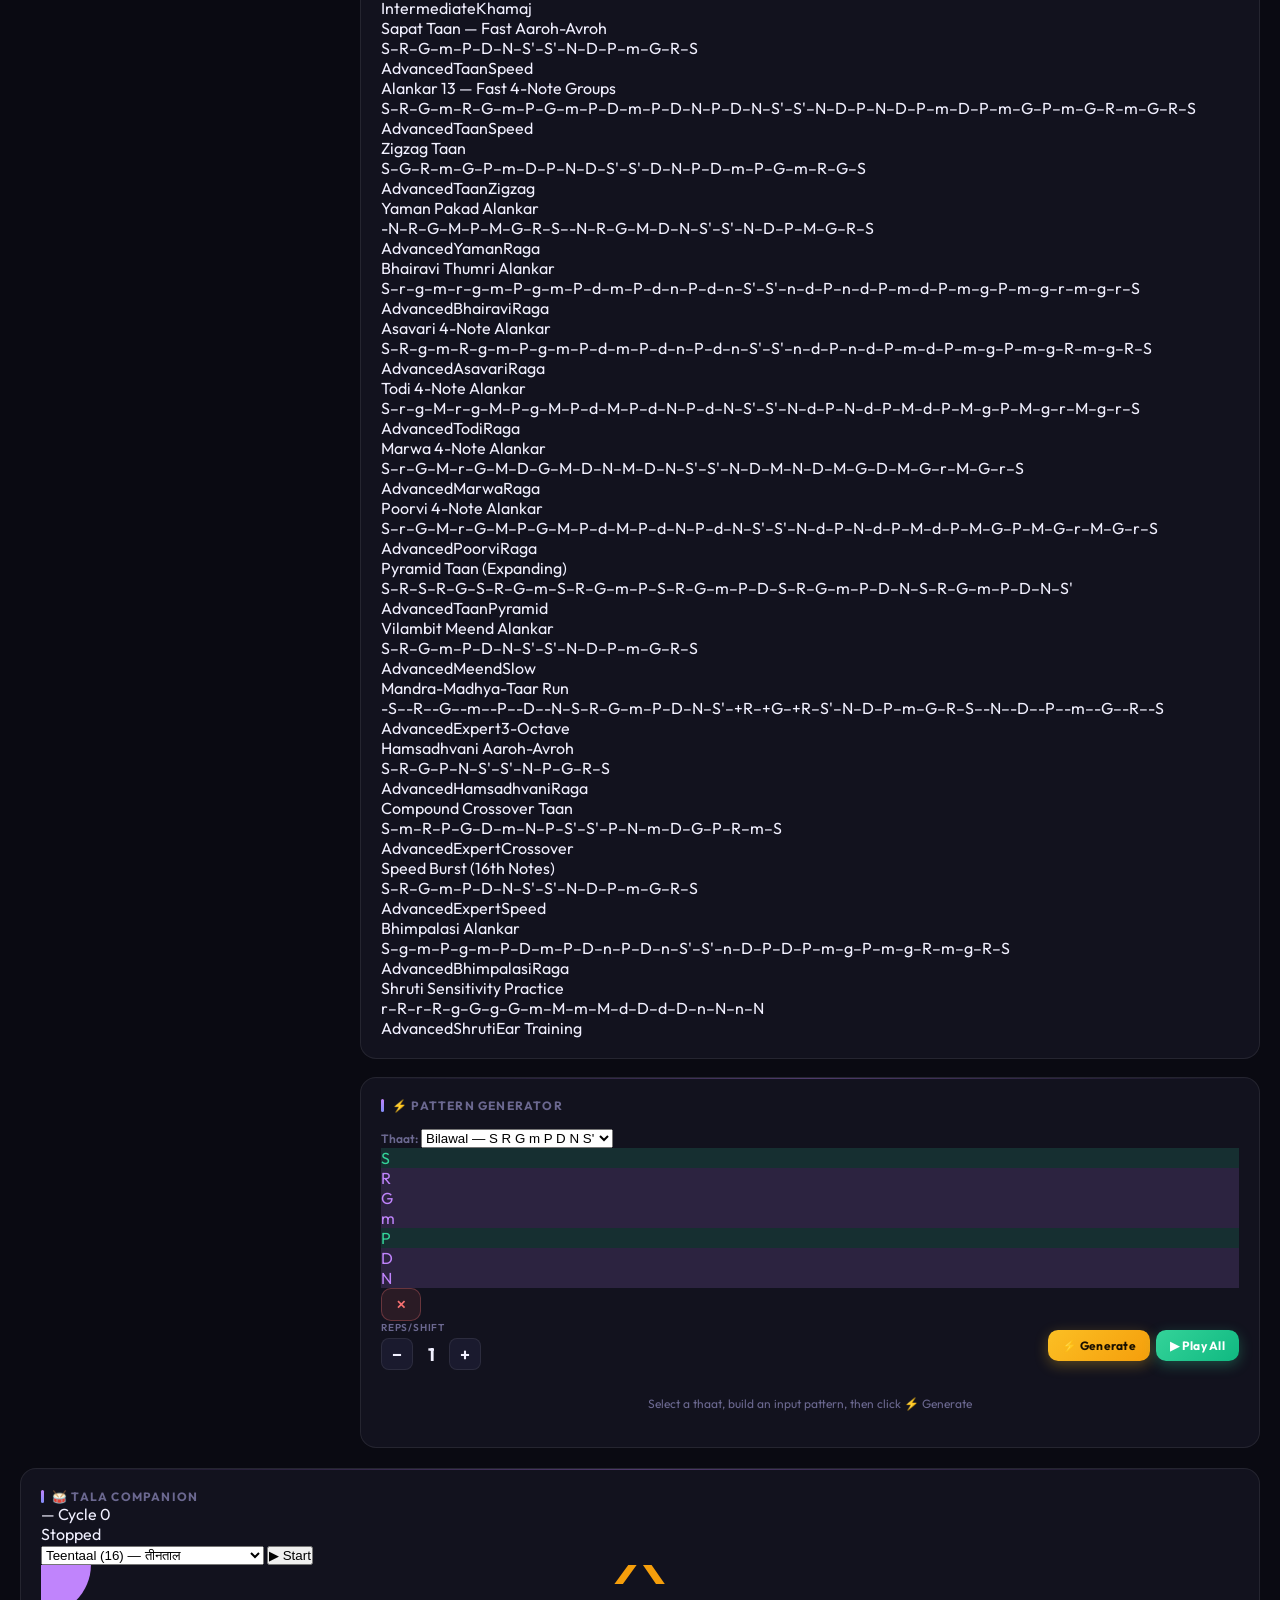
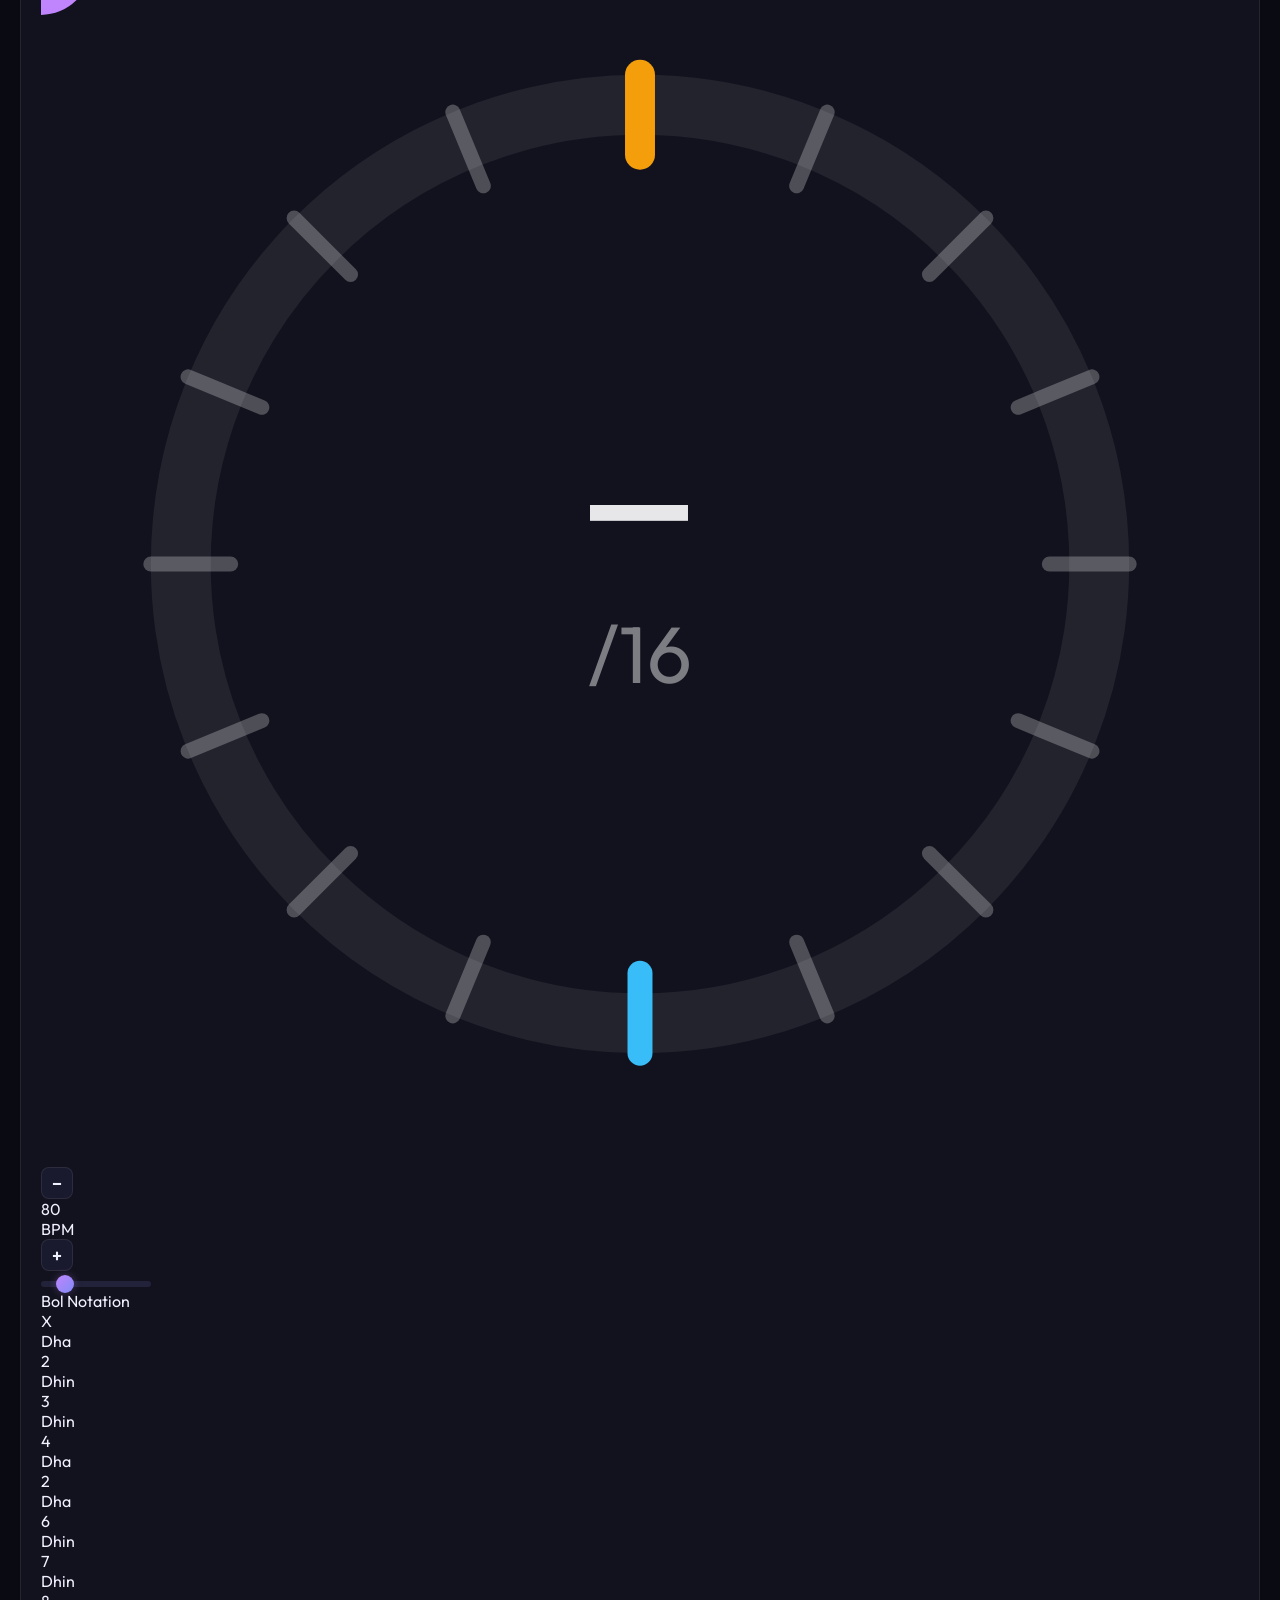
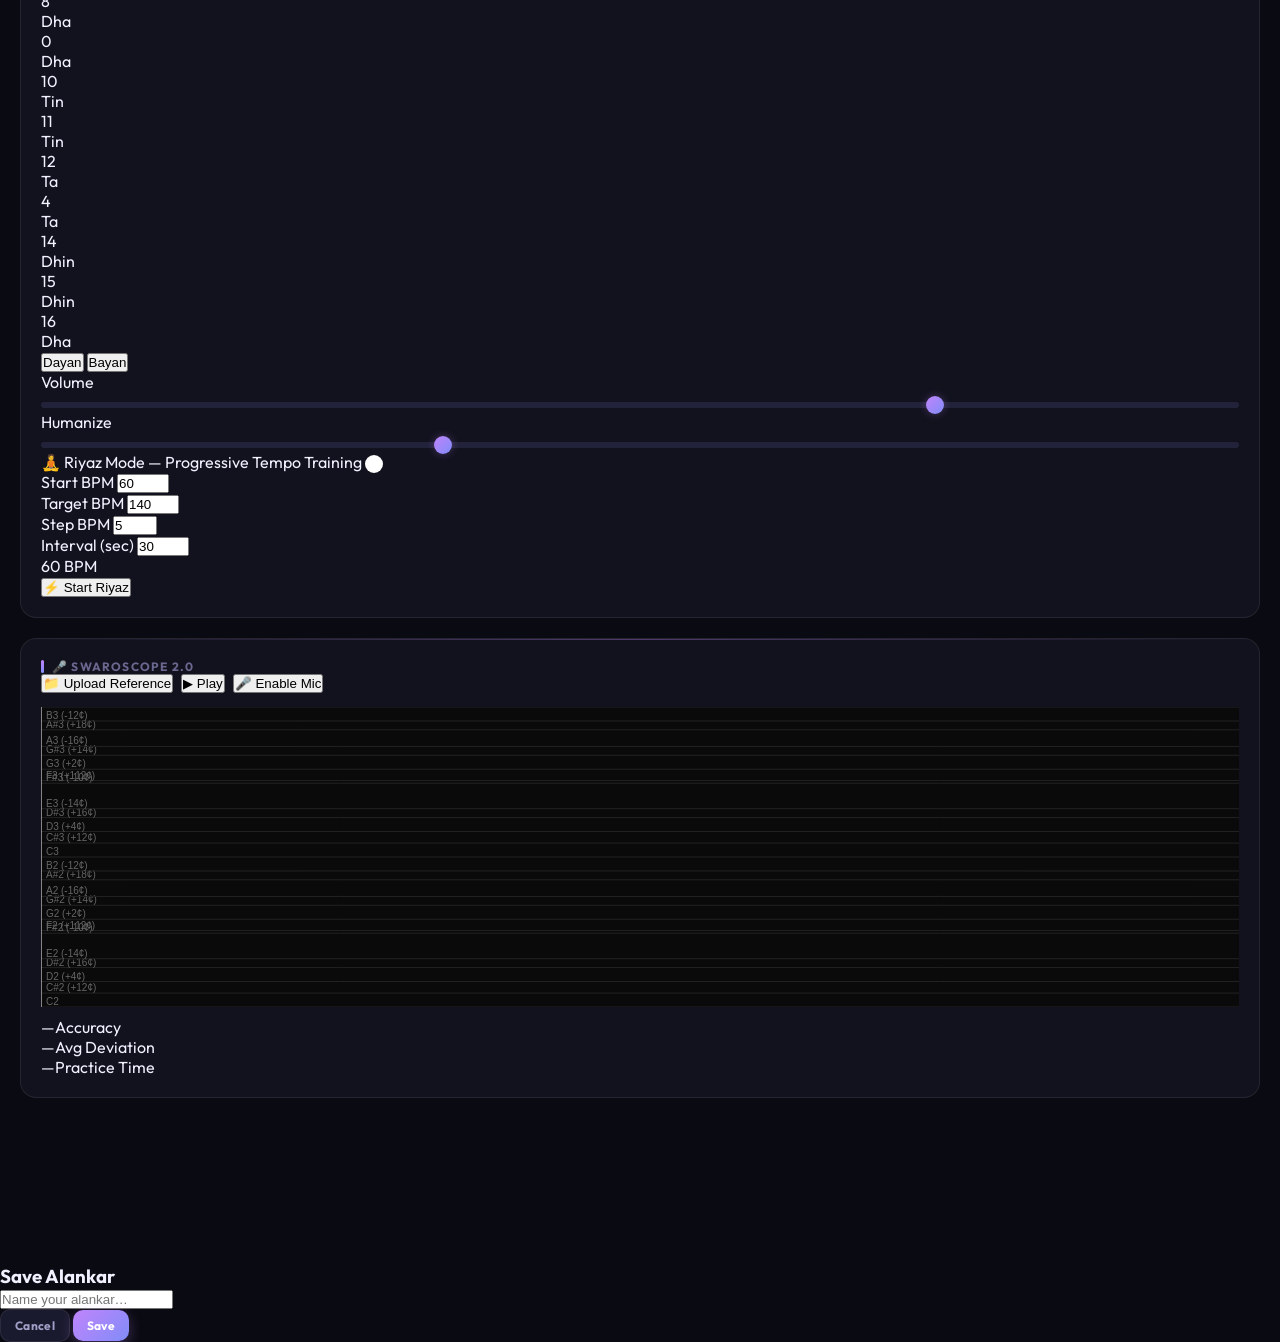
==== commit bc433938: "fix: strip UTF-8 BOM from main.js, index.html, components.css — was breaking ES module loading in br" ====
--- a/index.html
+++ b/index.html
@@ -1,4 +1,4 @@
-﻿<!DOCTYPE html>
+<!DOCTYPE html>
 <html lang="en">
 <head>
   <meta charset="UTF-8" />
--- a/css/components.css
+++ b/css/components.css
@@ -1,4 +1,4 @@
-﻿/* ═══════════════════════════════════════════════════
+/* ═══════════════════════════════════════════════════
    RAAG STUDIO — Components
 ═══════════════════════════════════════════════════ */
 
